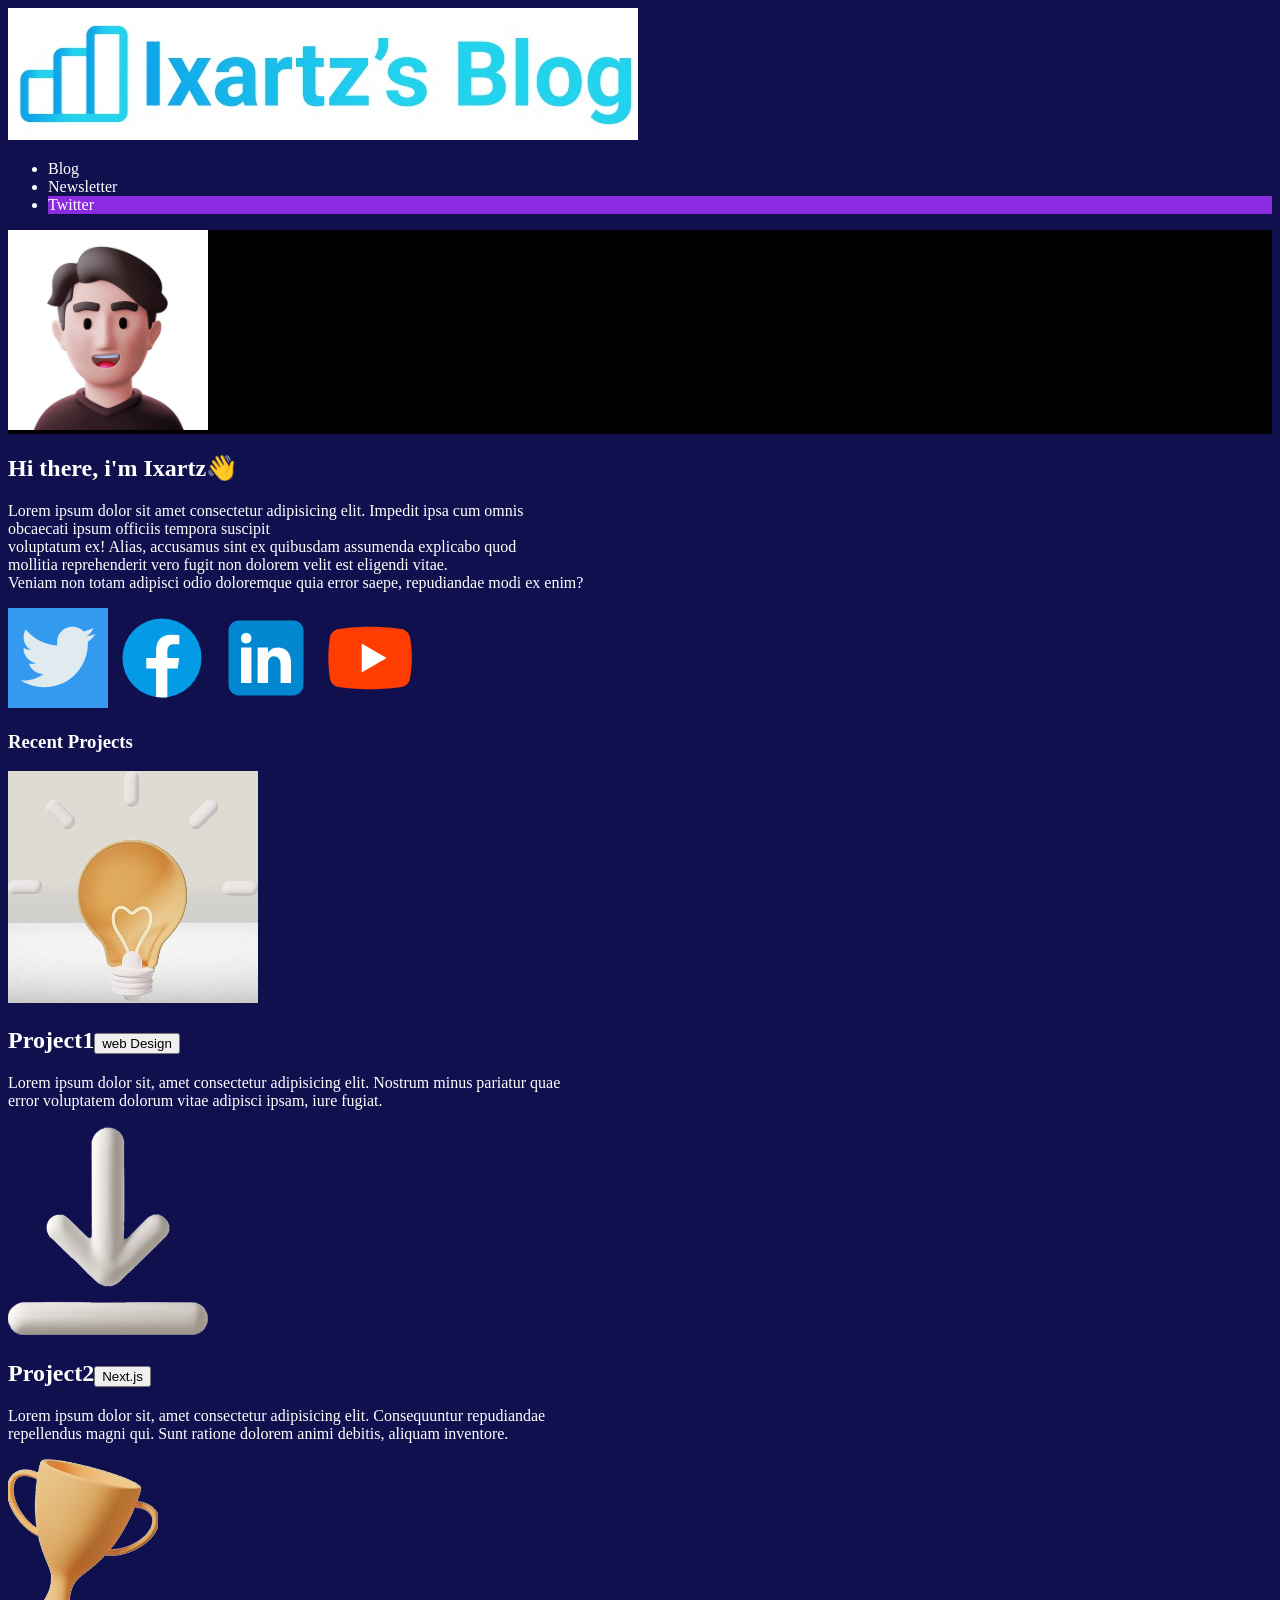
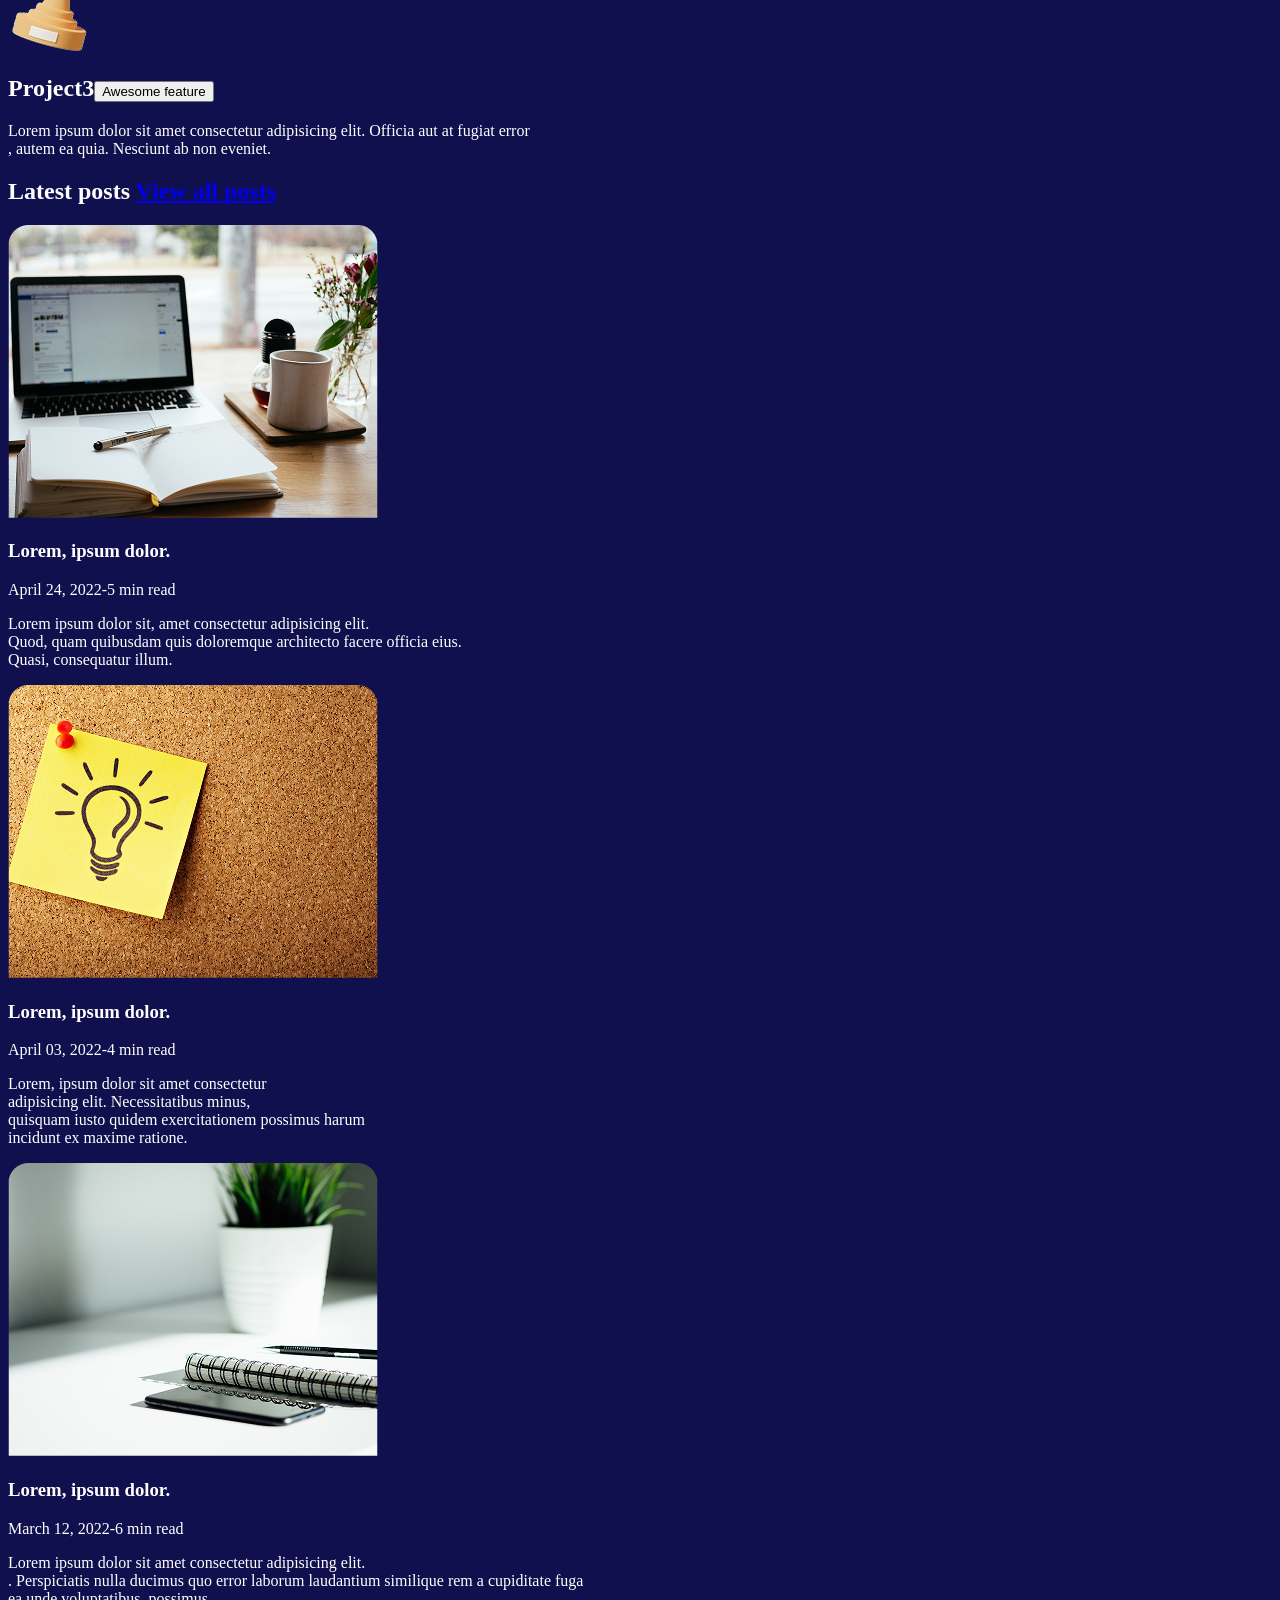
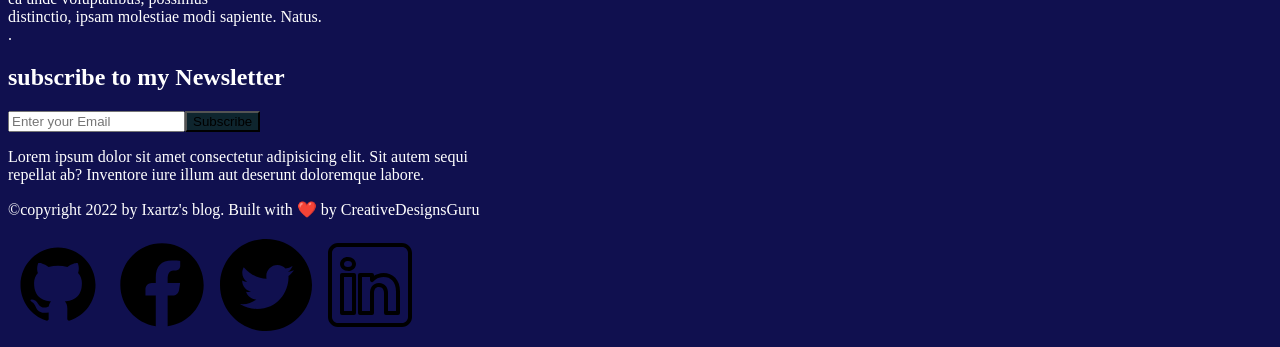
==== index.html @ e79e3f1f ":my portfolio" ====
<!DOCTYPE html>
<html lang="en">
<head>
    <meta charset="UTF-8">
    <meta name="viewport" content="width=device-width, initial-scale=1.0">
    <link rel="stylesheet" href="style.css">
    <title>Design</title>
</head>
<body>
    <header>
        <nav>
          <div class="logo-container">
            <img  src="/image/logo.jpg" height="" width="" alt="logo">
          </div>
          <div class="nav-botton">
            <ul>
                <li>Blog</li>
                <li>Newsletter</li>
                <li class="hex">Twitter</li>
            </ul>
          </div>  
        </nav>
    </header>
    <section>
        <main>
            <div class="heading-container">
                <div class="image">
                    <img src="/image/image.jpg" width="200px" alt="">
                </div>
                <h2>Hi there, i'm <b>Ixartz👋</b></h2>
            </div>
            <div class="para-container">
                <p>Lorem ipsum dolor sit amet consectetur adipisicing elit. Impedit ipsa cum omnis<br/> obcaecati ipsum officiis tempora suscipit<br/> voluptatum ex! Alias, accusamus sint ex quibusdam assumenda explicabo quod<br/> mollitia reprehenderit vero fugit non dolorem velit est eligendi vitae.<br/> Veniam non totam adipisci odio doloremque quia error saepe, repudiandae modi ex enim?<br/></p>
            </div>
            <div class="icon-container">
                <svg xmlns="http://www.w3.org/2000/svg" x="0px" y="0px" width="100" height="100" viewBox="0,0,256,256">
                <g fill="#339af0" fill-rule="nonzero" stroke="none" stroke-width="1" stroke-linecap="butt" stroke-linejoin="miter" stroke-miterlimit="10" stroke-dasharray="" stroke-dashoffset="0" font-family="none" font-weight="none" font-size="none" text-anchor="none" style="mix-blend-mode: normal"><path d="M0,256v-256h256v256z" id="bgRectangle"></path></g><g fill="#e0ebef" fill-rule="nonzero" stroke="none" stroke-width="1" stroke-linecap="butt" stroke-linejoin="miter" stroke-miterlimit="10" stroke-dasharray="" stroke-dashoffset="0" font-family="none" font-weight="none" font-size="none" text-anchor="none" style="mix-blend-mode: normal"><g transform="scale(5.33333,5.33333)"><path d="M42,12.429c-1.323,0.586 -2.746,0.977 -4.247,1.162c1.526,-0.906 2.7,-2.351 3.251,-4.058c-1.428,0.837 -3.01,1.452 -4.693,1.776c-1.344,-1.425 -3.261,-2.309 -5.385,-2.309c-4.08,0 -7.387,3.278 -7.387,7.32c0,0.572 0.067,1.129 0.193,1.67c-6.138,-0.308 -11.582,-3.226 -15.224,-7.654c-0.64,1.082 -1,2.349 -1,3.686c0,2.541 1.301,4.778 3.285,6.096c-1.211,-0.037 -2.351,-0.374 -3.349,-0.914c0,0.022 0,0.055 0,0.086c0,3.551 2.547,6.508 5.923,7.181c-0.617,0.169 -1.269,0.263 -1.941,0.263c-0.477,0 -0.942,-0.054 -1.392,-0.135c0.94,2.902 3.667,5.023 6.898,5.086c-2.528,1.96 -5.712,3.134 -9.174,3.134c-0.598,0 -1.183,-0.034 -1.761,-0.104c3.271,2.071 7.155,3.285 11.324,3.285c13.585,0 21.017,-11.156 21.017,-20.834c0,-0.317 -0.01,-0.633 -0.025,-0.945c1.45,-1.024 2.7,-2.316 3.687,-3.792"></path></g></g>
</svg>
            <svg xmlns="http://www.w3.org/2000/svg" x="0px" y="0px" width="100" height="100" viewBox="0 0 48 48">
                <path fill="#039be5" d="M24 5A19 19 0 1 0 24 43A19 19 0 1 0 24 5Z"></path><path fill="#fff" d="M26.572,29.036h4.917l0.772-4.995h-5.69v-2.73c0-2.075,0.678-3.915,2.619-3.915h3.119v-4.359c-0.548-0.074-1.707-0.236-3.897-0.236c-4.573,0-7.254,2.415-7.254,7.917v3.323h-4.701v4.995h4.701v13.729C22.089,42.905,23.032,43,24,43c0.875,0,1.729-0.08,2.572-0.194V29.036z"></path>
        </svg>
        <svg xmlns="http://www.w3.org/2000/svg" x="0px" y="0px" width="100" height="100" viewBox="0 0 48 48">
        <path fill="#0288D1" d="M42,37c0,2.762-2.238,5-5,5H11c-2.761,0-5-2.238-5-5V11c0-2.762,2.239-5,5-5h26c2.762,0,5,2.238,5,5V37z"></path><path fill="#FFF" d="M12 19H17V36H12zM14.485 17h-.028C12.965 17 12 15.888 12 14.499 12 13.08 12.995 12 14.514 12c1.521 0 2.458 1.08 2.486 2.499C17 15.887 16.035 17 14.485 17zM36 36h-5v-9.099c0-2.198-1.225-3.698-3.192-3.698-1.501 0-2.313 1.012-2.707 1.99C24.957 25.543 25 26.511 25 27v9h-5V19h5v2.616C25.721 20.5 26.85 19 29.738 19c3.578 0 6.261 2.25 6.261 7.274L36 36 36 36z"></path>
</svg>
<svg xmlns="http://www.w3.org/2000/svg" x="0px" y="0px" width="100" height="100" viewBox="0 0 48 48">
            <path fill="#FF3D00" d="M43.2,33.9c-0.4,2.1-2.1,3.7-4.2,4c-3.3,0.5-8.8,1.1-15,1.1c-6.1,0-11.6-0.6-15-1.1c-2.1-0.3-3.8-1.9-4.2-4C4.4,31.6,4,28.2,4,24c0-4.2,0.4-7.6,0.8-9.9c0.4-2.1,2.1-3.7,4.2-4C12.3,9.6,17.8,9,24,9c6.2,0,11.6,0.6,15,1.1c2.1,0.3,3.8,1.9,4.2,4c0.4,2.3,0.9,5.7,0.9,9.9C44,28.2,43.6,31.6,43.2,33.9z"></path><path fill="#FFF" d="M20 31L20 17 32 24z"></path>
</svg>

        </div>

        <div class="enlighten-container">
            <h3>Recent Projects</h3>
            <div>
                <img src="/image/light.png" alt="">
                <h2><span>Project1</span><button>web Design</button></h2>
                <p>Lorem ipsum dolor sit, amet consectetur adipisicing elit. Nostrum minus pariatur quae<br/> error voluptatem dolorum vitae adipisci ipsam, iure fugiat.</p>
            </div>
            <div>
              <img src="/image/arrow.png" alt="">
              <h2><span>Project2</span><button>Next.js</button></h2>
              <p>Lorem ipsum dolor sit, amet consectetur adipisicing elit. Consequuntur repudiandae<br/> repellendus magni qui. Sunt ratione dolorem animi debitis, aliquam inventore.</p>  
            </div>
            <div>
              <img src="/image/cup.png" alt=""> 
              <h2><span>Project3</span><button>Awesome feature</button></h2>
              <p>Lorem ipsum dolor sit amet consectetur adipisicing elit. Officia aut at fugiat error<br/>, autem ea quia. Nesciunt ab non eveniet.</p> 
            </div>
            <div>
            </div>
        </div>
         <div>
            <h2><span>Latest posts</span> <a href="View all posts">View all posts</a></h2>
         </div>
         <div>
         <img src="/image/comn.png" alt="">
         <h3>Lorem, ipsum dolor.</h3>
         <time datetime="April 24, 2022-5 min read">April 24, 2022-5 min read</time>
         <p>Lorem ipsum dolor sit, amet consectetur adipisicing elit.<br/> Quod, quam quibusdam quis doloremque architecto facere officia eius.<br/> Quasi, consequatur illum.</p>
         </div>
         <div>
            <img src="/image/jklo.png" alt="your pic">
            <h3>Lorem, ipsum dolor.</h3>
            <time datetime="April 03, 2022-4 min read">April 03, 2022-4 min read</time>
            <p>Lorem, ipsum dolor sit amet consectetur<br/> adipisicing elit. Necessitatibus minus,<br/> quisquam iusto quidem exercitationem possimus harum <br/>incidunt ex maxime ratione.</p>
         </div>
         <div>
            <img src="/image/ami.png" alt="">
            <h3>Lorem, ipsum dolor.</h3>
            <time datetime="March 12, 2022-6 min read">March 12, 2022-6 min read</time>
            <p>Lorem ipsum dolor sit amet consectetur adipisicing elit.<br/>. Perspiciatis nulla ducimus quo error laborum laudantium similique rem a cupiditate fuga<br/> ea unde voluptatibus, possimus<br/> distinctio, ipsam molestiae modi sapiente. Natus.<br/>.
            </p>
         </div>
         <div>
            <h2>subscribe to my Newsletter</h2>
            <form><span><input type="email" placeholder="Enter your Email" required><button class="color">Subscribe</button></span></form>
            <p>Lorem ipsum dolor sit amet consectetur adipisicing elit. Sit autem sequi <br/>repellat ab? Inventore iure illum aut deserunt doloremque labore.<br/></p>
         </div>
        </main>
    </section>
    <footer>
        <p>&copy;copyright 2022 by Ixartz's blog. Built with ❤️ by CreativeDesignsGuru</p>
        <div>
            <svg xmlns="http://www.w3.org/2000/svg" x="0px" y="0px" width="100" height="100" viewBox="0 0 32 32">
<path fill-rule="evenodd" d="M 16 4 C 9.371094 4 4 9.371094 4 16 C 4 21.300781 7.4375 25.800781 12.207031 27.386719 C 12.808594 27.496094 13.027344 27.128906 13.027344 26.808594 C 13.027344 26.523438 13.015625 25.769531 13.011719 24.769531 C 9.671875 25.492188 8.96875 23.160156 8.96875 23.160156 C 8.421875 21.773438 7.636719 21.402344 7.636719 21.402344 C 6.546875 20.660156 7.71875 20.675781 7.71875 20.675781 C 8.921875 20.761719 9.554688 21.910156 9.554688 21.910156 C 10.625 23.746094 12.363281 23.214844 13.046875 22.910156 C 13.15625 22.132813 13.46875 21.605469 13.808594 21.304688 C 11.144531 21.003906 8.34375 19.972656 8.34375 15.375 C 8.34375 14.0625 8.8125 12.992188 9.578125 12.152344 C 9.457031 11.851563 9.042969 10.628906 9.695313 8.976563 C 9.695313 8.976563 10.703125 8.65625 12.996094 10.207031 C 13.953125 9.941406 14.980469 9.808594 16 9.804688 C 17.019531 9.808594 18.046875 9.941406 19.003906 10.207031 C 21.296875 8.65625 22.300781 8.976563 22.300781 8.976563 C 22.957031 10.628906 22.546875 11.851563 22.421875 12.152344 C 23.191406 12.992188 23.652344 14.0625 23.652344 15.375 C 23.652344 19.984375 20.847656 20.996094 18.175781 21.296875 C 18.605469 21.664063 18.988281 22.398438 18.988281 23.515625 C 18.988281 25.121094 18.976563 26.414063 18.976563 26.808594 C 18.976563 27.128906 19.191406 27.503906 19.800781 27.386719 C 24.566406 25.796875 28 21.300781 28 16 C 28 9.371094 22.628906 4 16 4 Z"></path>
</svg>
        <svg xmlns="http://www.w3.org/2000/svg" x="0px" y="0px" width="100" height="100" viewBox="0 0 48 48">
<path d="M44,24c0,10.13-7.52,18.5-17.29,19.81V29h2.49c1.48,0,2.74-1.08,2.97-2.54l0.53-3.42h-5.99v-1.87	c0-2.18,0.71-4.12,2.75-4.12h1.29c1.1,0,2-0.9,2-2v-2.59c-0.58-0.08-1.8-0.25-4.11-0.25c-4.81,0-7.63,2.54-7.63,8.34v2.49h-1.95	c-1.66,0-3,1.34-3,3V29h4.95v14.78C11.38,42.33,4,34.03,4,24C4,12.95,12.95,4,24,4S44,12.95,44,24z"></path>
</svg>
        <svg xmlns="http://www.w3.org/2000/svg" x="0px" y="0px" width="100" height="100" viewBox="0 0 50 50">
    <path d="M25,2C12.317,2,2,12.317,2,25s10.317,23,23,23s23-10.317,23-23S37.683,2,25,2z M36.237,20.524 c0.01,0.236,0.016,0.476,0.016,0.717C36.253,28.559,30.68,37,20.491,37c-3.128,0-6.041-0.917-8.491-2.489 c0.433,0.052,0.872,0.077,1.321,0.077c2.596,0,4.985-0.884,6.879-2.37c-2.424-0.044-4.468-1.649-5.175-3.847 c0.339,0.065,0.686,0.1,1.044,0.1c0.505,0,0.995-0.067,1.458-0.195c-2.532-0.511-4.441-2.747-4.441-5.432c0-0.024,0-0.047,0-0.07 c0.747,0.415,1.6,0.665,2.509,0.694c-1.488-0.995-2.464-2.689-2.464-4.611c0-1.015,0.272-1.966,0.749-2.786 c2.733,3.351,6.815,5.556,11.418,5.788c-0.095-0.406-0.145-0.828-0.145-1.262c0-3.059,2.48-5.539,5.54-5.539 c1.593,0,3.032,0.672,4.042,1.749c1.261-0.248,2.448-0.709,3.518-1.343c-0.413,1.292-1.292,2.378-2.437,3.064 c1.122-0.136,2.188-0.432,3.183-0.873C38.257,18.766,37.318,19.743,36.237,20.524z"></path>
</svg>
    <svg xmlns="http://www.w3.org/2000/svg" x="0px" y="0px" width="100" height="100" viewBox="0 0 50 50">
<path d="M 9 4 C 6.2504839 4 4 6.2504839 4 9 L 4 41 C 4 43.749516 6.2504839 46 9 46 L 41 46 C 43.749516 46 46 43.749516 46 41 L 46 9 C 46 6.2504839 43.749516 4 41 4 L 9 4 z M 9 6 L 41 6 C 42.668484 6 44 7.3315161 44 9 L 44 41 C 44 42.668484 42.668484 44 41 44 L 9 44 C 7.3315161 44 6 42.668484 6 41 L 6 9 C 6 7.3315161 7.3315161 6 9 6 z M 14 11.011719 C 12.904779 11.011719 11.919219 11.339079 11.189453 11.953125 C 10.459687 12.567171 10.011719 13.484511 10.011719 14.466797 C 10.011719 16.333977 11.631285 17.789609 13.691406 17.933594 A 0.98809878 0.98809878 0 0 0 13.695312 17.935547 A 0.98809878 0.98809878 0 0 0 14 17.988281 C 16.27301 17.988281 17.988281 16.396083 17.988281 14.466797 A 0.98809878 0.98809878 0 0 0 17.986328 14.414062 C 17.884577 12.513831 16.190443 11.011719 14 11.011719 z M 14 12.988281 C 15.392231 12.988281 15.94197 13.610038 16.001953 14.492188 C 15.989803 15.348434 15.460091 16.011719 14 16.011719 C 12.614594 16.011719 11.988281 15.302225 11.988281 14.466797 C 11.988281 14.049083 12.140703 13.734298 12.460938 13.464844 C 12.78117 13.19539 13.295221 12.988281 14 12.988281 z M 11 19 A 1.0001 1.0001 0 0 0 10 20 L 10 39 A 1.0001 1.0001 0 0 0 11 40 L 17 40 A 1.0001 1.0001 0 0 0 18 39 L 18 33.134766 L 18 20 A 1.0001 1.0001 0 0 0 17 19 L 11 19 z M 20 19 A 1.0001 1.0001 0 0 0 19 20 L 19 39 A 1.0001 1.0001 0 0 0 20 40 L 26 40 A 1.0001 1.0001 0 0 0 27 39 L 27 29 C 27 28.170333 27.226394 27.345035 27.625 26.804688 C 28.023606 26.264339 28.526466 25.940057 29.482422 25.957031 C 30.468166 25.973981 30.989999 26.311669 31.384766 26.841797 C 31.779532 27.371924 32 28.166667 32 29 L 32 39 A 1.0001 1.0001 0 0 0 33 40 L 39 40 A 1.0001 1.0001 0 0 0 40 39 L 40 28.261719 C 40 25.300181 39.122788 22.95433 37.619141 21.367188 C 36.115493 19.780044 34.024172 19 31.8125 19 C 29.710483 19 28.110853 19.704889 27 20.423828 L 27 20 A 1.0001 1.0001 0 0 0 26 19 L 20 19 z M 12 21 L 16 21 L 16 33.134766 L 16 38 L 12 38 L 12 21 z M 21 21 L 25 21 L 25 22.560547 A 1.0001 1.0001 0 0 0 26.798828 23.162109 C 26.798828 23.162109 28.369194 21 31.8125 21 C 33.565828 21 35.069366 21.582581 36.167969 22.742188 C 37.266572 23.901794 38 25.688257 38 28.261719 L 38 38 L 34 38 L 34 29 C 34 27.833333 33.720468 26.627107 32.990234 25.646484 C 32.260001 24.665862 31.031834 23.983076 29.517578 23.957031 C 27.995534 23.930001 26.747519 24.626988 26.015625 25.619141 C 25.283731 26.611293 25 27.829667 25 29 L 25 38 L 21 38 L 21 21 z"></path>
</svg>
        </div>
    </footer>
</body>
</html>
---- style.css ----
body{
    background-color: rgb(16, 16, 79);
    color: white;
}
.image{
    background-color: black;
}

.form{
    background-color: blue;
}
ul .hex{
    background-color: blueviolet;
}
.color{
    background-color: rgb(14, 37, 46);
}
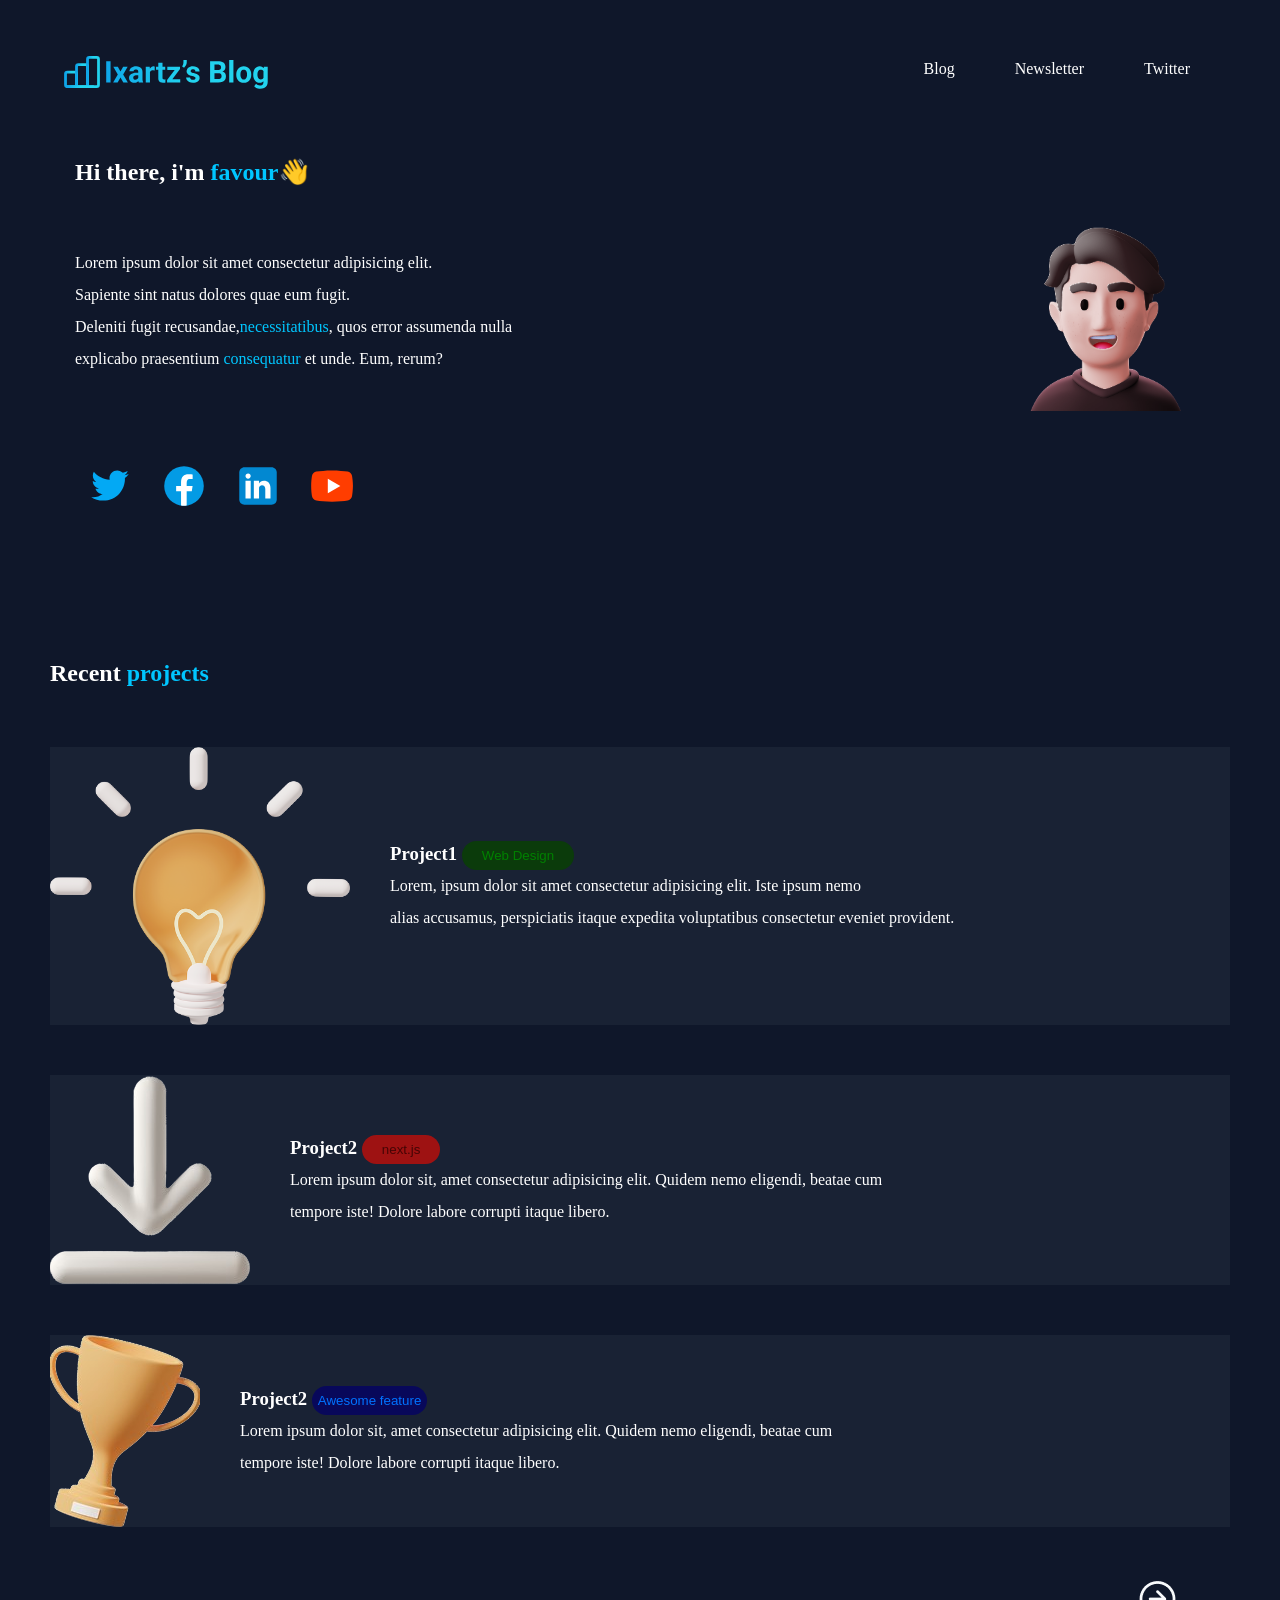
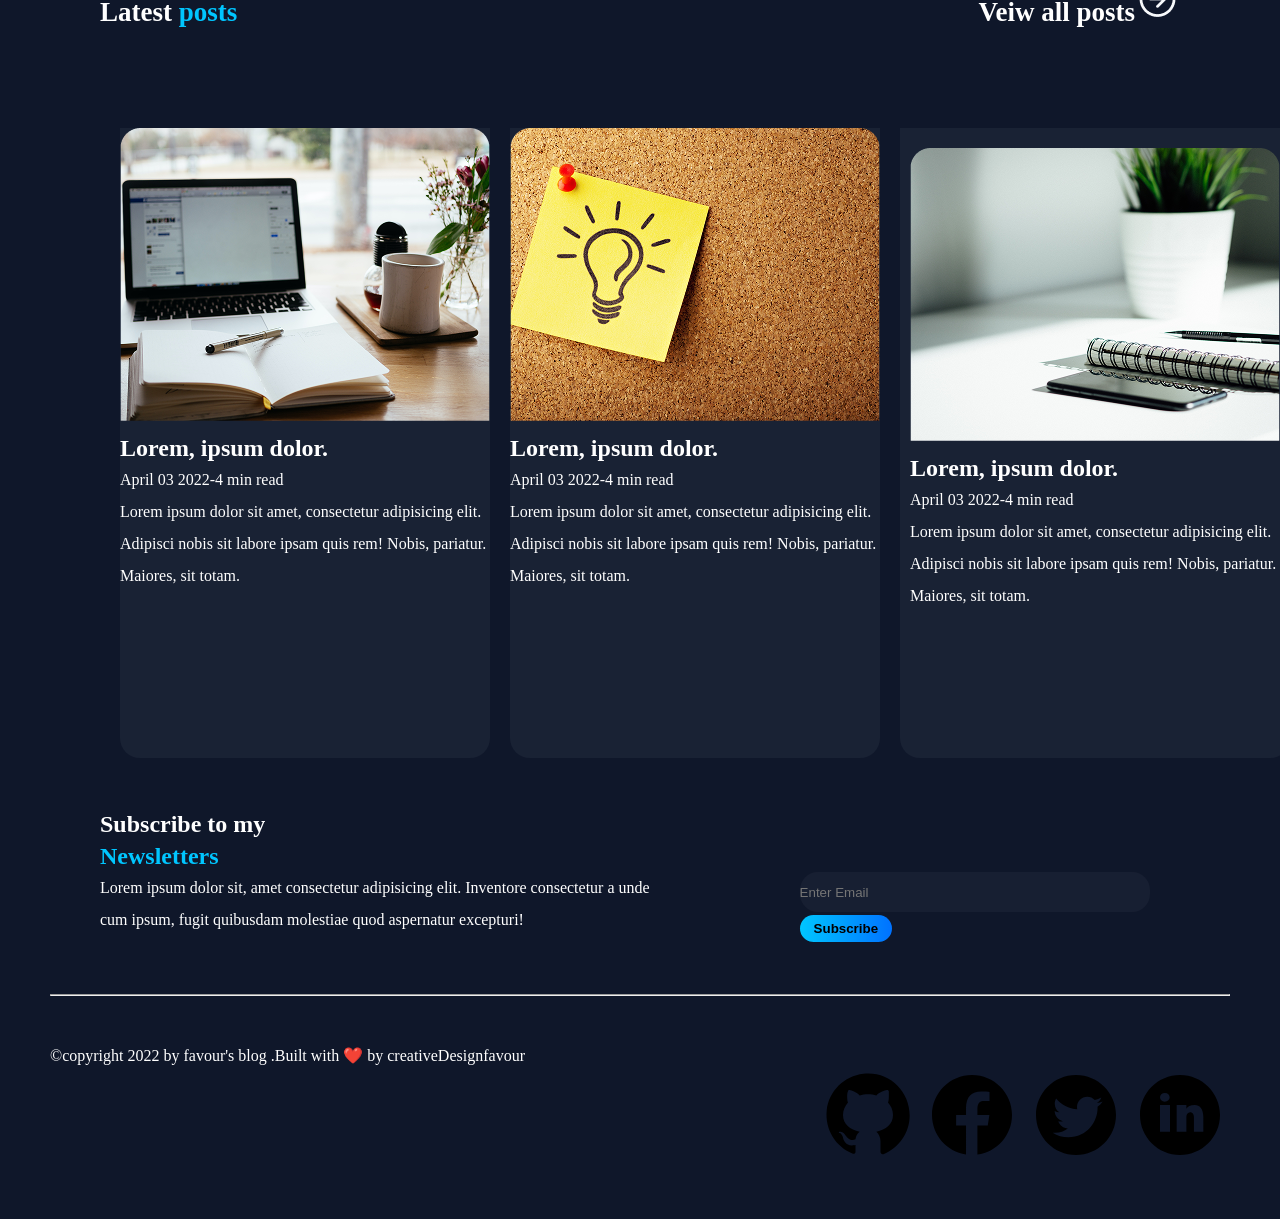
==== commit 9818c93e: "my portfolio" ====
--- a/index.html
+++ b/index.html
@@ -4,115 +4,190 @@
     <meta charset="UTF-8">
     <meta name="viewport" content="width=device-width, initial-scale=1.0">
     <link rel="stylesheet" href="style.css">
-    <title>Design</title>
+    <title>Document</title>
 </head>
 <body>
-    <header>
-        <nav>
-          <div class="logo-container">
-            <img  src="/image/logo.jpg" height="" width="" alt="logo">
-          </div>
-          <div class="nav-botton">
-            <ul>
-                <li>Blog</li>
-                <li>Newsletter</li>
-                <li class="hex">Twitter</li>
-            </ul>
-          </div>  
-        </nav>
-    </header>
-    <section>
-        <main>
-            <div class="heading-container">
-                <div class="image">
-                    <img src="/image/image.jpg" width="200px" alt="">
-                </div>
-                <h2>Hi there, i'm <b>Ixartz👋</b></h2>
+   <header>
+    <nav>
+        <a href="/">
+        <img src="/image/logo.svg" alt="logo">
+        </a>
+      <ul>
+        <li>
+            <a href="#">Blog</a>
+        </li>
+        <li>
+            <a href="#">Newsletter</a>
+        </li>
+        <li>
+            <a href="#">Twitter</a>
+        </li>
+      </ul>  
+    </nav>
+   </header>
+   <section>
+    <main>
+        <div class="container-1">
+            <div>
+                <h2>Hi there, i'm <span class="favour">favour👋</span></h2>
             </div>
-            <div class="para-container">
-                <p>Lorem ipsum dolor sit amet consectetur adipisicing elit. Impedit ipsa cum omnis<br/> obcaecati ipsum officiis tempora suscipit<br/> voluptatum ex! Alias, accusamus sint ex quibusdam assumenda explicabo quod<br/> mollitia reprehenderit vero fugit non dolorem velit est eligendi vitae.<br/> Veniam non totam adipisci odio doloremque quia error saepe, repudiandae modi ex enim?<br/></p>
-            </div>
-            <div class="icon-container">
-                <svg xmlns="http://www.w3.org/2000/svg" x="0px" y="0px" width="100" height="100" viewBox="0,0,256,256">
-                <g fill="#339af0" fill-rule="nonzero" stroke="none" stroke-width="1" stroke-linecap="butt" stroke-linejoin="miter" stroke-miterlimit="10" stroke-dasharray="" stroke-dashoffset="0" font-family="none" font-weight="none" font-size="none" text-anchor="none" style="mix-blend-mode: normal"><path d="M0,256v-256h256v256z" id="bgRectangle"></path></g><g fill="#e0ebef" fill-rule="nonzero" stroke="none" stroke-width="1" stroke-linecap="butt" stroke-linejoin="miter" stroke-miterlimit="10" stroke-dasharray="" stroke-dashoffset="0" font-family="none" font-weight="none" font-size="none" text-anchor="none" style="mix-blend-mode: normal"><g transform="scale(5.33333,5.33333)"><path d="M42,12.429c-1.323,0.586 -2.746,0.977 -4.247,1.162c1.526,-0.906 2.7,-2.351 3.251,-4.058c-1.428,0.837 -3.01,1.452 -4.693,1.776c-1.344,-1.425 -3.261,-2.309 -5.385,-2.309c-4.08,0 -7.387,3.278 -7.387,7.32c0,0.572 0.067,1.129 0.193,1.67c-6.138,-0.308 -11.582,-3.226 -15.224,-7.654c-0.64,1.082 -1,2.349 -1,3.686c0,2.541 1.301,4.778 3.285,6.096c-1.211,-0.037 -2.351,-0.374 -3.349,-0.914c0,0.022 0,0.055 0,0.086c0,3.551 2.547,6.508 5.923,7.181c-0.617,0.169 -1.269,0.263 -1.941,0.263c-0.477,0 -0.942,-0.054 -1.392,-0.135c0.94,2.902 3.667,5.023 6.898,5.086c-2.528,1.96 -5.712,3.134 -9.174,3.134c-0.598,0 -1.183,-0.034 -1.761,-0.104c3.271,2.071 7.155,3.285 11.324,3.285c13.585,0 21.017,-11.156 21.017,-20.834c0,-0.317 -0.01,-0.633 -0.025,-0.945c1.45,-1.024 2.7,-2.316 3.687,-3.792"></path></g></g>
-</svg>
+            <div class="containerpara">
+                <p>
+                    Lorem ipsum dolor sit amet consectetur adipisicing elit.<br/> Sapiente sint natus dolores quae eum fugit. <br/>Deleniti fugit recusandae,<span class="necessitatibus">necessitatibus</span>, quos error assumenda nulla<br/> explicabo praesentium <span class="consequatur">consequatur</span> et unde. Eum, rerum?
+                </p>
+         <div>
+                    <img src="/image/west man.png" class="man" width="200px" alt="">
+         </div>
+         </div>
+                <div class="icon-container">
+                <svg xmlns="http://www.w3.org/2000/svg" x="0px" y="0px" width="100" height="100" viewBox="0 0 48 48">
+                    <path fill="#03A9F4" d="M42,12.429c-1.323,0.586-2.746,0.977-4.247,1.162c1.526-0.906,2.7-2.351,3.251-4.058c-1.428,0.837-3.01,1.452-4.693,1.776C34.967,9.884,33.05,9,30.926,9c-4.08,0-7.387,3.278-7.387,7.32c0,0.572,0.067,1.129,0.193,1.67c-6.138-0.308-11.582-3.226-15.224-7.654c-0.64,1.082-1,2.349-1,3.686c0,2.541,1.301,4.778,3.285,6.096c-1.211-0.037-2.351-0.374-3.349-0.914c0,0.022,0,0.055,0,0.086c0,3.551,2.547,6.508,5.923,7.181c-0.617,0.169-1.269,0.263-1.941,0.263c-0.477,0-0.942-0.054-1.392-0.135c0.94,2.902,3.667,5.023,6.898,5.086c-2.528,1.96-5.712,3.134-9.174,3.134c-0.598,0-1.183-0.034-1.761-0.104C9.268,36.786,13.152,38,17.321,38c13.585,0,21.017-11.156,21.017-20.834c0-0.317-0.01-0.633-0.025-0.945C39.763,15.197,41.013,13.905,42,12.429"></path>
+                </svg>
+                <svg xmlns="http://www.w3.org/2000/svg" x="0px" y="0px" width="100" height="100" viewBox="0 0 48 48">
+                    <path fill="#039be5" d="M24 5A19 19 0 1 0 24 43A19 19 0 1 0 24 5Z"></path><path fill="#fff" d="M26.572,29.036h4.917l0.772-4.995h-5.69v-2.73c0-2.075,0.678-3.915,2.619-3.915h3.119v-4.359c-0.548-0.074-1.707-0.236-3.897-0.236c-4.573,0-7.254,2.415-7.254,7.917v3.323h-4.701v4.995h4.701v13.729C22.089,42.905,23.032,43,24,43c0.875,0,1.729-0.08,2.572-0.194V29.036z"></path>
+            </svg>
             <svg xmlns="http://www.w3.org/2000/svg" x="0px" y="0px" width="100" height="100" viewBox="0 0 48 48">
-                <path fill="#039be5" d="M24 5A19 19 0 1 0 24 43A19 19 0 1 0 24 5Z"></path><path fill="#fff" d="M26.572,29.036h4.917l0.772-4.995h-5.69v-2.73c0-2.075,0.678-3.915,2.619-3.915h3.119v-4.359c-0.548-0.074-1.707-0.236-3.897-0.236c-4.573,0-7.254,2.415-7.254,7.917v3.323h-4.701v4.995h4.701v13.729C22.089,42.905,23.032,43,24,43c0.875,0,1.729-0.08,2.572-0.194V29.036z"></path>
-        </svg>
-        <svg xmlns="http://www.w3.org/2000/svg" x="0px" y="0px" width="100" height="100" viewBox="0 0 48 48">
-        <path fill="#0288D1" d="M42,37c0,2.762-2.238,5-5,5H11c-2.761,0-5-2.238-5-5V11c0-2.762,2.239-5,5-5h26c2.762,0,5,2.238,5,5V37z"></path><path fill="#FFF" d="M12 19H17V36H12zM14.485 17h-.028C12.965 17 12 15.888 12 14.499 12 13.08 12.995 12 14.514 12c1.521 0 2.458 1.08 2.486 2.499C17 15.887 16.035 17 14.485 17zM36 36h-5v-9.099c0-2.198-1.225-3.698-3.192-3.698-1.501 0-2.313 1.012-2.707 1.99C24.957 25.543 25 26.511 25 27v9h-5V19h5v2.616C25.721 20.5 26.85 19 29.738 19c3.578 0 6.261 2.25 6.261 7.274L36 36 36 36z"></path>
-</svg>
-<svg xmlns="http://www.w3.org/2000/svg" x="0px" y="0px" width="100" height="100" viewBox="0 0 48 48">
-            <path fill="#FF3D00" d="M43.2,33.9c-0.4,2.1-2.1,3.7-4.2,4c-3.3,0.5-8.8,1.1-15,1.1c-6.1,0-11.6-0.6-15-1.1c-2.1-0.3-3.8-1.9-4.2-4C4.4,31.6,4,28.2,4,24c0-4.2,0.4-7.6,0.8-9.9c0.4-2.1,2.1-3.7,4.2-4C12.3,9.6,17.8,9,24,9c6.2,0,11.6,0.6,15,1.1c2.1,0.3,3.8,1.9,4.2,4c0.4,2.3,0.9,5.7,0.9,9.9C44,28.2,43.6,31.6,43.2,33.9z"></path><path fill="#FFF" d="M20 31L20 17 32 24z"></path>
-</svg>
+                    <path fill="#0288D1" d="M42,37c0,2.762-2.238,5-5,5H11c-2.761,0-5-2.238-5-5V11c0-2.762,2.239-5,5-5h26c2.762,0,5,2.238,5,5V37z"></path><path fill="#FFF" d="M12 19H17V36H12zM14.485 17h-.028C12.965 17 12 15.888 12 14.499 12 13.08 12.995 12 14.514 12c1.521 0 2.458 1.08 2.486 2.499C17 15.887 16.035 17 14.485 17zM36 36h-5v-9.099c0-2.198-1.225-3.698-3.192-3.698-1.501 0-2.313 1.012-2.707 1.99C24.957 25.543 25 26.511 25 27v9h-5V19h5v2.616C25.721 20.5 26.85 19 29.738 19c3.578 0 6.261 2.25 6.261 7.274L36 36 36 36z"></path>
+            </svg>
+            <svg xmlns="http://www.w3.org/2000/svg" x="0px" y="0px" width="100" height="100" viewBox="0 0 48 48">
+                    <path fill="#FF3D00" d="M43.2,33.9c-0.4,2.1-2.1,3.7-4.2,4c-3.3,0.5-8.8,1.1-15,1.1c-6.1,0-11.6-0.6-15-1.1c-2.1-0.3-3.8-1.9-4.2-4C4.4,31.6,4,28.2,4,24c0-4.2,0.4-7.6,0.8-9.9c0.4-2.1,2.1-3.7,4.2-4C12.3,9.6,17.8,9,24,9c6.2,0,11.6,0.6,15,1.1c2.1,0.3,3.8,1.9,4.2,4c0.4,2.3,0.9,5.7,0.9,9.9C44,28.2,43.6,31.6,43.2,33.9z"></path><path fill="#FFF" d="M20 31L20 17 32 24z"></path>
+            </svg>
+    </div>
+    </div>
+    </div>
+    <div class="all">
+        <h2>Recent  <span class="project">projects</span></h2>
+    </div>
 
-        </div>
-
-        <div class="enlighten-container">
-            <h3>Recent Projects</h3>
+    <div class="Project1">
+        <img src="/image/bool.png" width="300px" alt="">
+        <div>
+            <h3><span>Project1</span>    <button class="web">Web Design</button> </h3>
             <div>
-                <img src="/image/light.png" alt="">
-                <h2><span>Project1</span><button>web Design</button></h2>
-                <p>Lorem ipsum dolor sit, amet consectetur adipisicing elit. Nostrum minus pariatur quae<br/> error voluptatem dolorum vitae adipisci ipsam, iure fugiat.</p>
-            </div>
-            <div>
-              <img src="/image/arrow.png" alt="">
-              <h2><span>Project2</span><button>Next.js</button></h2>
-              <p>Lorem ipsum dolor sit, amet consectetur adipisicing elit. Consequuntur repudiandae<br/> repellendus magni qui. Sunt ratione dolorem animi debitis, aliquam inventore.</p>  
-            </div>
-            <div>
-              <img src="/image/cup.png" alt=""> 
-              <h2><span>Project3</span><button>Awesome feature</button></h2>
-              <p>Lorem ipsum dolor sit amet consectetur adipisicing elit. Officia aut at fugiat error<br/>, autem ea quia. Nesciunt ab non eveniet.</p> 
-            </div>
-            <div>
+                <p>
+                    Lorem, ipsum dolor sit amet consectetur adipisicing elit. Iste ipsum nemo <br/>alias accusamus, perspiciatis itaque expedita voluptatibus consectetur eveniet provident.
+                </p>
             </div>
         </div>
-         <div>
-            <h2><span>Latest posts</span> <a href="View all posts">View all posts</a></h2>
-         </div>
-         <div>
-         <img src="/image/comn.png" alt="">
-         <h3>Lorem, ipsum dolor.</h3>
-         <time datetime="April 24, 2022-5 min read">April 24, 2022-5 min read</time>
-         <p>Lorem ipsum dolor sit, amet consectetur adipisicing elit.<br/> Quod, quam quibusdam quis doloremque architecto facere officia eius.<br/> Quasi, consequatur illum.</p>
-         </div>
-         <div>
-            <img src="/image/jklo.png" alt="your pic">
-            <h3>Lorem, ipsum dolor.</h3>
-            <time datetime="April 03, 2022-4 min read">April 03, 2022-4 min read</time>
-            <p>Lorem, ipsum dolor sit amet consectetur<br/> adipisicing elit. Necessitatibus minus,<br/> quisquam iusto quidem exercitationem possimus harum <br/>incidunt ex maxime ratione.</p>
-         </div>
-         <div>
-            <img src="/image/ami.png" alt="">
-            <h3>Lorem, ipsum dolor.</h3>
-            <time datetime="March 12, 2022-6 min read">March 12, 2022-6 min read</time>
-            <p>Lorem ipsum dolor sit amet consectetur adipisicing elit.<br/>. Perspiciatis nulla ducimus quo error laborum laudantium similique rem a cupiditate fuga<br/> ea unde voluptatibus, possimus<br/> distinctio, ipsam molestiae modi sapiente. Natus.<br/>.
+    </div>
+
+    <div class="project2">
+        <img src="/image/arrow.png" alt="">
+        <div>
+            <h3><span>Project2</span>   <button class="next">next.js</button>  </h3>
+            <div>
+                <p>
+                    Lorem ipsum dolor sit, amet consectetur adipisicing elit. Quidem nemo eligendi, beatae cum<br/> tempore iste! Dolore labore corrupti itaque libero.
+                </p>
+            </div>
+        </div>
+    </div>
+
+    <div class="project3">
+        <img src="/image/cup.png" alt="">
+        <div>
+            <h3><span>Project2</span>  <button class="Awesome">Awesome feature</button>  </h3>
+            <div>
+                <p>
+                    Lorem ipsum dolor sit, amet consectetur adipisicing elit. Quidem nemo eligendi, beatae cum<br/> tempore iste! Dolore labore corrupti itaque libero.
+                </p>
+            </div>
+        </div>
+    </div>
+
+    <div class="posts">
+        <h2>Latest   <span class="post">posts</span></h2>
+        <div>
+            <h2><span>Veiw all posts</span><img src="/image/row.png" alt=""></h2>
+        </div>
+    </div>
+
+    <div class="container">
+        <div class="man">
+            <div class="rule">
+                    <img src="/image/comn.png" alt="">
+                    <div class="text3">
+                        <h2>Lorem, ipsum dolor.</h2>
+                        <div>
+                            <time datetime="April 03 2022-4 min read">April 03 2022-4 min read</time>
+                            <div>
+                                Lorem ipsum dolor sit amet, consectetur adipisicing elit.<br/> Adipisci nobis sit labore ipsam quis rem! Nobis, pariatur. Maiores, sit totam.
+                            </div>
+                        </div>
+                    </div>
+                </div>
+        
+
+                    <div class="jklo">
+                    <img src="/image/jklo.png" alt="">
+                    <div class="text2">
+                        <h2>Lorem, ipsum dolor.</h2>
+                        <div>
+                            <time datetime="April 03 2022-4 min read">April 03 2022-4 min read</time>
+                            <div>
+                                Lorem ipsum dolor sit amet, consectetur adipisicing elit.<br/> Adipisci nobis sit labore ipsam quis rem! Nobis, pariatur. Maiores, sit totam.
+                            </div>
+                        </div>
+                    </div>
+                </div>
+
+                <div class="ami">
+                    <img src="/image/ami.png" alt="">
+                    <div class="text1">
+                        <h2>Lorem, ipsum dolor.</h2>
+                        <div>
+                            <time datetime="April 03 2022-4 min read">April 03 2022-4 min read</time>
+                            <div>
+                                Lorem ipsum dolor sit amet, consectetur adipisicing elit.<br/> Adipisci nobis sit labore ipsam quis rem! Nobis, pariatur. Maiores, sit totam.
+                            </div>
+                        </div>
+                    </div>
+                </div>
+            </div>
+    </div>
+    </div>
+    <div class="container">
+        <h1>Subscribe to my</h1>
+        <h1 class="news">Newsletters</h1>
+        <div class="Newsletter">
+            <p>
+                Lorem ipsum dolor sit, amet consectetur adipisicing elit. Inventore consectetur a unde<br/> cum ipsum, fugit quibusdam molestiae quod aspernatur excepturi!
             </p>
-         </div>
-         <div>
-            <h2>subscribe to my Newsletter</h2>
-            <form><span><input type="email" placeholder="Enter your Email" required><button class="color">Subscribe</button></span></form>
-            <p>Lorem ipsum dolor sit amet consectetur adipisicing elit. Sit autem sequi <br/>repellat ab? Inventore iure illum aut deserunt doloremque labore.<br/></p>
-         </div>
-        </main>
-    </section>
-    <footer>
-        <p>&copy;copyright 2022 by Ixartz's blog. Built with ❤️ by CreativeDesignsGuru</p>
-        <div>
-            <svg xmlns="http://www.w3.org/2000/svg" x="0px" y="0px" width="100" height="100" viewBox="0 0 32 32">
-<path fill-rule="evenodd" d="M 16 4 C 9.371094 4 4 9.371094 4 16 C 4 21.300781 7.4375 25.800781 12.207031 27.386719 C 12.808594 27.496094 13.027344 27.128906 13.027344 26.808594 C 13.027344 26.523438 13.015625 25.769531 13.011719 24.769531 C 9.671875 25.492188 8.96875 23.160156 8.96875 23.160156 C 8.421875 21.773438 7.636719 21.402344 7.636719 21.402344 C 6.546875 20.660156 7.71875 20.675781 7.71875 20.675781 C 8.921875 20.761719 9.554688 21.910156 9.554688 21.910156 C 10.625 23.746094 12.363281 23.214844 13.046875 22.910156 C 13.15625 22.132813 13.46875 21.605469 13.808594 21.304688 C 11.144531 21.003906 8.34375 19.972656 8.34375 15.375 C 8.34375 14.0625 8.8125 12.992188 9.578125 12.152344 C 9.457031 11.851563 9.042969 10.628906 9.695313 8.976563 C 9.695313 8.976563 10.703125 8.65625 12.996094 10.207031 C 13.953125 9.941406 14.980469 9.808594 16 9.804688 C 17.019531 9.808594 18.046875 9.941406 19.003906 10.207031 C 21.296875 8.65625 22.300781 8.976563 22.300781 8.976563 C 22.957031 10.628906 22.546875 11.851563 22.421875 12.152344 C 23.191406 12.992188 23.652344 14.0625 23.652344 15.375 C 23.652344 19.984375 20.847656 20.996094 18.175781 21.296875 C 18.605469 21.664063 18.988281 22.398438 18.988281 23.515625 C 18.988281 25.121094 18.976563 26.414063 18.976563 26.808594 C 18.976563 27.128906 19.191406 27.503906 19.800781 27.386719 C 24.566406 25.796875 28 21.300781 28 16 C 28 9.371094 22.628906 4 16 4 Z"></path>
-</svg>
-        <svg xmlns="http://www.w3.org/2000/svg" x="0px" y="0px" width="100" height="100" viewBox="0 0 48 48">
-<path d="M44,24c0,10.13-7.52,18.5-17.29,19.81V29h2.49c1.48,0,2.74-1.08,2.97-2.54l0.53-3.42h-5.99v-1.87	c0-2.18,0.71-4.12,2.75-4.12h1.29c1.1,0,2-0.9,2-2v-2.59c-0.58-0.08-1.8-0.25-4.11-0.25c-4.81,0-7.63,2.54-7.63,8.34v2.49h-1.95	c-1.66,0-3,1.34-3,3V29h4.95v14.78C11.38,42.33,4,34.03,4,24C4,12.95,12.95,4,24,4S44,12.95,44,24z"></path>
-</svg>
-        <svg xmlns="http://www.w3.org/2000/svg" x="0px" y="0px" width="100" height="100" viewBox="0 0 50 50">
-    <path d="M25,2C12.317,2,2,12.317,2,25s10.317,23,23,23s23-10.317,23-23S37.683,2,25,2z M36.237,20.524 c0.01,0.236,0.016,0.476,0.016,0.717C36.253,28.559,30.68,37,20.491,37c-3.128,0-6.041-0.917-8.491-2.489 c0.433,0.052,0.872,0.077,1.321,0.077c2.596,0,4.985-0.884,6.879-2.37c-2.424-0.044-4.468-1.649-5.175-3.847 c0.339,0.065,0.686,0.1,1.044,0.1c0.505,0,0.995-0.067,1.458-0.195c-2.532-0.511-4.441-2.747-4.441-5.432c0-0.024,0-0.047,0-0.07 c0.747,0.415,1.6,0.665,2.509,0.694c-1.488-0.995-2.464-2.689-2.464-4.611c0-1.015,0.272-1.966,0.749-2.786 c2.733,3.351,6.815,5.556,11.418,5.788c-0.095-0.406-0.145-0.828-0.145-1.262c0-3.059,2.48-5.539,5.54-5.539 c1.593,0,3.032,0.672,4.042,1.749c1.261-0.248,2.448-0.709,3.518-1.343c-0.413,1.292-1.292,2.378-2.437,3.064 c1.122-0.136,2.188-0.432,3.183-0.873C38.257,18.766,37.318,19.743,36.237,20.524z"></path>
-</svg>
-    <svg xmlns="http://www.w3.org/2000/svg" x="0px" y="0px" width="100" height="100" viewBox="0 0 50 50">
-<path d="M 9 4 C 6.2504839 4 4 6.2504839 4 9 L 4 41 C 4 43.749516 6.2504839 46 9 46 L 41 46 C 43.749516 46 46 43.749516 46 41 L 46 9 C 46 6.2504839 43.749516 4 41 4 L 9 4 z M 9 6 L 41 6 C 42.668484 6 44 7.3315161 44 9 L 44 41 C 44 42.668484 42.668484 44 41 44 L 9 44 C 7.3315161 44 6 42.668484 6 41 L 6 9 C 6 7.3315161 7.3315161 6 9 6 z M 14 11.011719 C 12.904779 11.011719 11.919219 11.339079 11.189453 11.953125 C 10.459687 12.567171 10.011719 13.484511 10.011719 14.466797 C 10.011719 16.333977 11.631285 17.789609 13.691406 17.933594 A 0.98809878 0.98809878 0 0 0 13.695312 17.935547 A 0.98809878 0.98809878 0 0 0 14 17.988281 C 16.27301 17.988281 17.988281 16.396083 17.988281 14.466797 A 0.98809878 0.98809878 0 0 0 17.986328 14.414062 C 17.884577 12.513831 16.190443 11.011719 14 11.011719 z M 14 12.988281 C 15.392231 12.988281 15.94197 13.610038 16.001953 14.492188 C 15.989803 15.348434 15.460091 16.011719 14 16.011719 C 12.614594 16.011719 11.988281 15.302225 11.988281 14.466797 C 11.988281 14.049083 12.140703 13.734298 12.460938 13.464844 C 12.78117 13.19539 13.295221 12.988281 14 12.988281 z M 11 19 A 1.0001 1.0001 0 0 0 10 20 L 10 39 A 1.0001 1.0001 0 0 0 11 40 L 17 40 A 1.0001 1.0001 0 0 0 18 39 L 18 33.134766 L 18 20 A 1.0001 1.0001 0 0 0 17 19 L 11 19 z M 20 19 A 1.0001 1.0001 0 0 0 19 20 L 19 39 A 1.0001 1.0001 0 0 0 20 40 L 26 40 A 1.0001 1.0001 0 0 0 27 39 L 27 29 C 27 28.170333 27.226394 27.345035 27.625 26.804688 C 28.023606 26.264339 28.526466 25.940057 29.482422 25.957031 C 30.468166 25.973981 30.989999 26.311669 31.384766 26.841797 C 31.779532 27.371924 32 28.166667 32 29 L 32 39 A 1.0001 1.0001 0 0 0 33 40 L 39 40 A 1.0001 1.0001 0 0 0 40 39 L 40 28.261719 C 40 25.300181 39.122788 22.95433 37.619141 21.367188 C 36.115493 19.780044 34.024172 19 31.8125 19 C 29.710483 19 28.110853 19.704889 27 20.423828 L 27 20 A 1.0001 1.0001 0 0 0 26 19 L 20 19 z M 12 21 L 16 21 L 16 33.134766 L 16 38 L 12 38 L 12 21 z M 21 21 L 25 21 L 25 22.560547 A 1.0001 1.0001 0 0 0 26.798828 23.162109 C 26.798828 23.162109 28.369194 21 31.8125 21 C 33.565828 21 35.069366 21.582581 36.167969 22.742188 C 37.266572 23.901794 38 25.688257 38 28.261719 L 38 38 L 34 38 L 34 29 C 34 27.833333 33.720468 26.627107 32.990234 25.646484 C 32.260001 24.665862 31.031834 23.983076 29.517578 23.957031 C 27.995534 23.930001 26.747519 24.626988 26.015625 25.619141 C 25.283731 26.611293 25 27.829667 25 29 L 25 38 L 21 38 L 21 21 z"></path>
-</svg>
+            <div>
+                <form>
+                <span><input type="email" placeholder="Enter Email" required class="form"><button class="butt">Subscribe</button></span>
+                </form> 
+            </div>
         </div>
-    </footer>
+    </div>
+
+    <div>
+        <hr style="width: 100%;">
+    </div>
+    </main>
+   </section>
+   
+   <footer>
+    <div class="footer">
+                    <p>&copy;copyright 2022 by favour's blog .Built with ❤️ by creativeDesignfavour</p>
+        <div class="container-icon">
+                <svg xmlns="http://www.w3.org/2000/svg" x="0px" y="0px" width="100" height="100" viewBox="0 0 24 24">
+                    <path d="M10.9,2.1c-4.6,0.5-8.3,4.2-8.8,8.7c-0.5,4.7,2.2,8.9,6.3,10.5C8.7,21.4,9,21.2,9,20.8v-1.6c0,0-0.4,0.1-0.9,0.1 c-1.4,0-2-1.2-2.1-1.9c-0.1-0.4-0.3-0.7-0.6-1C5.1,16.3,5,16.3,5,16.2C5,16,5.3,16,5.4,16c0.6,0,1.1,0.7,1.3,1c0.5,0.8,1.1,1,1.4,1 c0.4,0,0.7-0.1,0.9-0.2c0.1-0.7,0.4-1.4,1-1.8c-2.3-0.5-4-1.8-4-4c0-1.1,0.5-2.2,1.2-3C7.1,8.8,7,8.3,7,7.6c0-0.4,0-0.9,0.2-1.3 C7.2,6.1,7.4,6,7.5,6c0,0,0.1,0,0.1,0C8.1,6.1,9.1,6.4,10,7.3C10.6,7.1,11.3,7,12,7s1.4,0.1,2,0.3c0.9-0.9,2-1.2,2.5-1.3 c0,0,0.1,0,0.1,0c0.2,0,0.3,0.1,0.4,0.3C17,6.7,17,7.2,17,7.6c0,0.8-0.1,1.2-0.2,1.4c0.7,0.8,1.2,1.8,1.2,3c0,2.2-1.7,3.5-4,4 c0.6,0.5,1,1.4,1,2.3v2.6c0,0.3,0.3,0.6,0.7,0.5c3.7-1.5,6.3-5.1,6.3-9.3C22,6.1,16.9,1.4,10.9,2.1z"></path>
+            </svg>
+
+                <svg xmlns="http://www.w3.org/2000/svg" x="0px" y="0px" width="100" height="100" viewBox="0 0 30 30">
+                    <path d="M15,3C8.373,3,3,8.373,3,15c0,6.016,4.432,10.984,10.206,11.852V18.18h-2.969v-3.154h2.969v-2.099c0-3.475,1.693-5,4.581-5 c1.383,0,2.115,0.103,2.461,0.149v2.753h-1.97c-1.226,0-1.654,1.163-1.654,2.473v1.724h3.593L19.73,18.18h-3.106v8.697 C22.481,26.083,27,21.075,27,15C27,8.373,21.627,3,15,3z"></path>
+            </svg>
+
+            <svg xmlns="http://www.w3.org/2000/svg" x="0px" y="0px" width="100" height="100" viewBox="0 0 30 30">
+                    <path d="M15,3C8.373,3,3,8.373,3,15c0,6.627,5.373,12,12,12s12-5.373,12-12C27,8.373,21.627,3,15,3z M21.464,12.535 c0.006,0.133,0.009,0.265,0.009,0.397c0,4.068-3.095,8.756-8.756,8.756c-1.739,0-3.356-0.509-4.717-1.383 c0.241,0.029,0.486,0.042,0.735,0.042c1.443,0,2.769-0.491,3.821-1.318c-1.347-0.025-2.484-0.915-2.875-2.137 c0.188,0.036,0.381,0.055,0.579,0.055c0.281,0,0.554-0.038,0.811-0.108c-1.408-0.282-2.469-1.526-2.469-3.017 c0-0.013,0-0.026,0-0.039c0.415,0.231,0.889,0.369,1.394,0.385c-0.825-0.551-1.369-1.494-1.369-2.561 c0-0.565,0.151-1.094,0.416-1.547c1.518,1.862,3.786,3.088,6.343,3.216c-0.052-0.225-0.079-0.46-0.079-0.701 c0-1.699,1.378-3.078,3.077-3.078c0.885,0,1.685,0.374,2.246,0.972c0.701-0.139,1.36-0.394,1.955-0.747 c-0.23,0.719-0.718,1.321-1.354,1.703c0.622-0.074,1.215-0.239,1.768-0.484C22.588,11.559,22.067,12.1,21.464,12.535z"></path>
+            </svg>
+
+            <svg xmlns="http://www.w3.org/2000/svg" x="0px" y="0px" width="100" height="100" viewBox="0 0 30 30">
+                    <path d="M15,3C8.373,3,3,8.373,3,15c0,6.627,5.373,12,12,12s12-5.373,12-12C27,8.373,21.627,3,15,3z M10.496,8.403c0.842,0,1.403,0.561,1.403,1.309c0,0.748-0.561,1.309-1.496,1.309C9.561,11.022,9,10.46,9,9.712C9,8.964,9.561,8.403,10.496,8.403z M12,20H9v-8h3V20z M22,20h-2.824v-4.372c0-1.209-0.753-1.488-1.035-1.488s-1.224,0.186-1.224,1.488c0,0.186,0,4.372,0,4.372H14v-8h2.918v1.116C17.294,12.465,18.047,12,19.459,12C20.871,12,22,13.116,22,15.628V20z"></path>
+            </svg>
+    </div>
+    </div>
+   </footer>
 </body>
 </html>
--- a/style.css
+++ b/style.css
@@ -1,17 +1,215 @@
+*{
+    margin: 0;
+    padding: 0;
+    box-sizing: border-box;
+}
 body{
-    background-color: rgb(16, 16, 79);
+    margin: 50px;
+    background-color: #0f172A;
     color: white;
 }
-.image{
-    background-color: black;
+nav{
+    display: flex;
+    text-align: center;
+    justify-content: space-between;
+    margin: 10px 10px;
+}
+nav ul{
+    text-decoration: none;
+    list-style: none;
+    display: flex;
+}
+nav ul li{
+    display: flex;
+    width: 80%;
+}
+nav li a{
+    padding: 10px;
+    text-decoration: none;
+    justify-content: space-between;
+    padding: 10px;
+    margin: 0px 20px;
+    color: white;
+}
+.containerpara {
+    justify-content: space-between;
+    display: flex;
+    margin-top: 20px;
+}
+.man{
+    text-align: start;
+}
+.container-1{
+    margin: 60px 25px;
+}
+.containerpara{
+    line-height: 2rem;
+    margin:25px 0px;
+    align-items: center;
+}
+.icon-container svg{
+    width: 50px;
+    margin: 0px 10px;
+    align-items: center;
+    padding-top: 0px;
+     
+}
+.containerpara p{
+    margin:25px 0px ;
+}
+.Project1{
+    display: flex;
+    justify-content: flex-start;
+    align-items: center;
+    gap: 40px;
+    background-color:rgba(225, 255, 255, 0.046);
+    margin-bottom: 0px 50px;
+    width: 100%;
+    height: 50%;
+    line-height: 2rem;
+}
+.project2{
+   display: flex;
+   justify-content: flex-start;
+   align-items:center;
+   background-color:rgba(225, 255, 255, 0.046);
+   width: 100%;
+   height: 60%;
+   margin-top: 50px;
+   gap: 40px;
+   line-height: 2rem;
+}
+.project3{
+   display: flex;
+   justify-content: flex-start;
+   align-items:center;
+   background-color:rgba(225, 255, 255, 0.046);
+   width: 100%;
+   height: 60%;
+   margin-top: 50px;
+   gap: 40px;
+   line-height: 2rem;
+}
+.posts{
+    display: flex;
+    align-items: end;
+    gap: 100px;
+    justify-content: space-between;
+    padding: 50px 50px;
+    font-size: large;
+}
+/* .man .jklo .ami{
+    display: flex;
+    justify-content: space-between;
+} */
+ .man{
+    display: flex;
+    text-align: start;
+    
+}
+.rule{
+    width: 51vh;
+    background-color: rgba(225, 255, 255, 0.046);
+    height:70vh;
+   border-bottom-left-radius: 20px;
+   border-bottom-right-radius:20px;
+   line-height: 2rem;
+   align-items: center;
+   margin-left: 20px; 
+}
+.jklo{
+    width: 51vh;
+    background-color: rgba(225, 255, 255, 0.046);
+    height:70vh;
+   border-bottom-left-radius: 20px;
+   border-bottom-right-radius:20px;
+   line-height: 2rem;
+   align-items: center;
+   margin-left: 20px; 
+}
+.ami{
+    width: 56vh;
+    background-color: rgba(225, 255, 255, 0.046);
+    height:70vh;
+   border-bottom-left-radius: 20px;
+   border-bottom-right-radius:20px;
+   line-height: 2rem;
+   align-items: center;
+   margin-left: 20px;
+   padding: 20px 10px; 
+}
+.text3 .text2 .text1{
+    text-align: center;
+    width: 50%;
+}
+.Newsletter{
+    display: flex;
+    gap: 150px;
+}
+.form{
+   display: flex;
+    align-items: center;
+    background-color: rgba(255, 255, 255, 0.034);
+    border-radius: 18px;
+    width: 350px;
+    height: 40px;
+    padding-right: 13px;
+    border: none;
+    position: relative;
+}
+.butt .form{
+    flex: 1;
+    padding: 12px 15px;
+    border: none;
+    background: transparent;
+    color: white;
+}
+ .butt{
+    padding: 6px 14px;
+    border: none;
+    background: linear-gradient(to right, #00c6ff, #0072ff);
+    color: black;
+    font-weight: bold;
+    border-radius: 25px;
+    position: relative;
+} 
+.news ,.post , .project , .favour , .consequatur , .necessitatibus{
+  color:#00c6ff 
+} 
+.container{
+    margin: 50px 50px;
+    line-height: 2rem;
+    text-align:start;
+} 
+.footer{
+    padding-top: 50px;
+}
+.all{
+    padding: 60px 0px;
+    text-align: start;
+} 
+.Awesome{
+    background-color: rgb(8, 8, 90);
+    color: #0072ff;
+    border-radius: 20px;
+    padding: 7px 6px;
+    border: none;
+}
+.next{
+    border-radius: 20px;
+     padding: 7px 20px;
+     color: rgb(70, 5, 5);
+     background-color: rgb(158, 18, 18);
+     border: none;  
+}
+.web{
+    border-radius: 20px;
+    padding:7px 20px;
+    color:green;
+    background-color: rgb(11, 59, 11);
+    border: none;
+}
+.container-icon{
+    text-align: end;
 }
 
-.form{
-    background-color: blue;
-}
-ul .hex{
-    background-color: blueviolet;
-}
-.color{
-    background-color: rgb(14, 37, 46);
-}
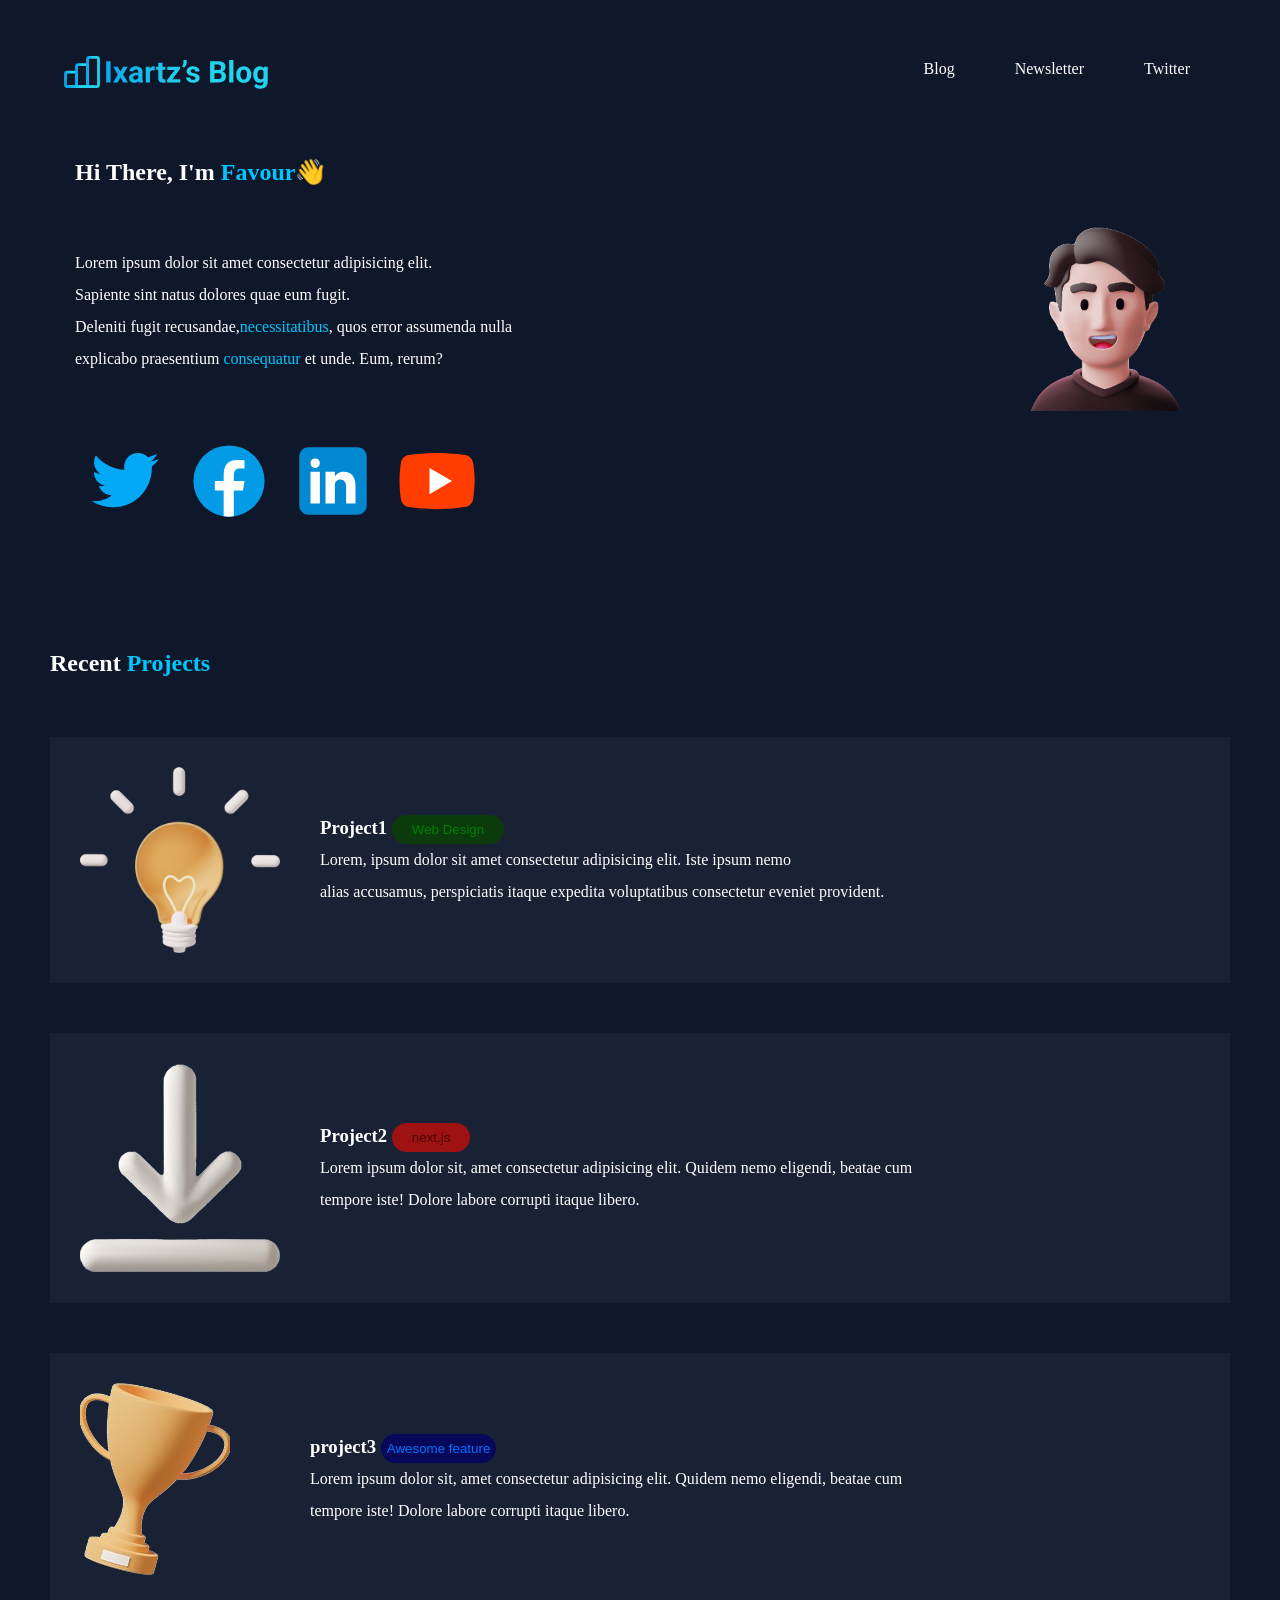
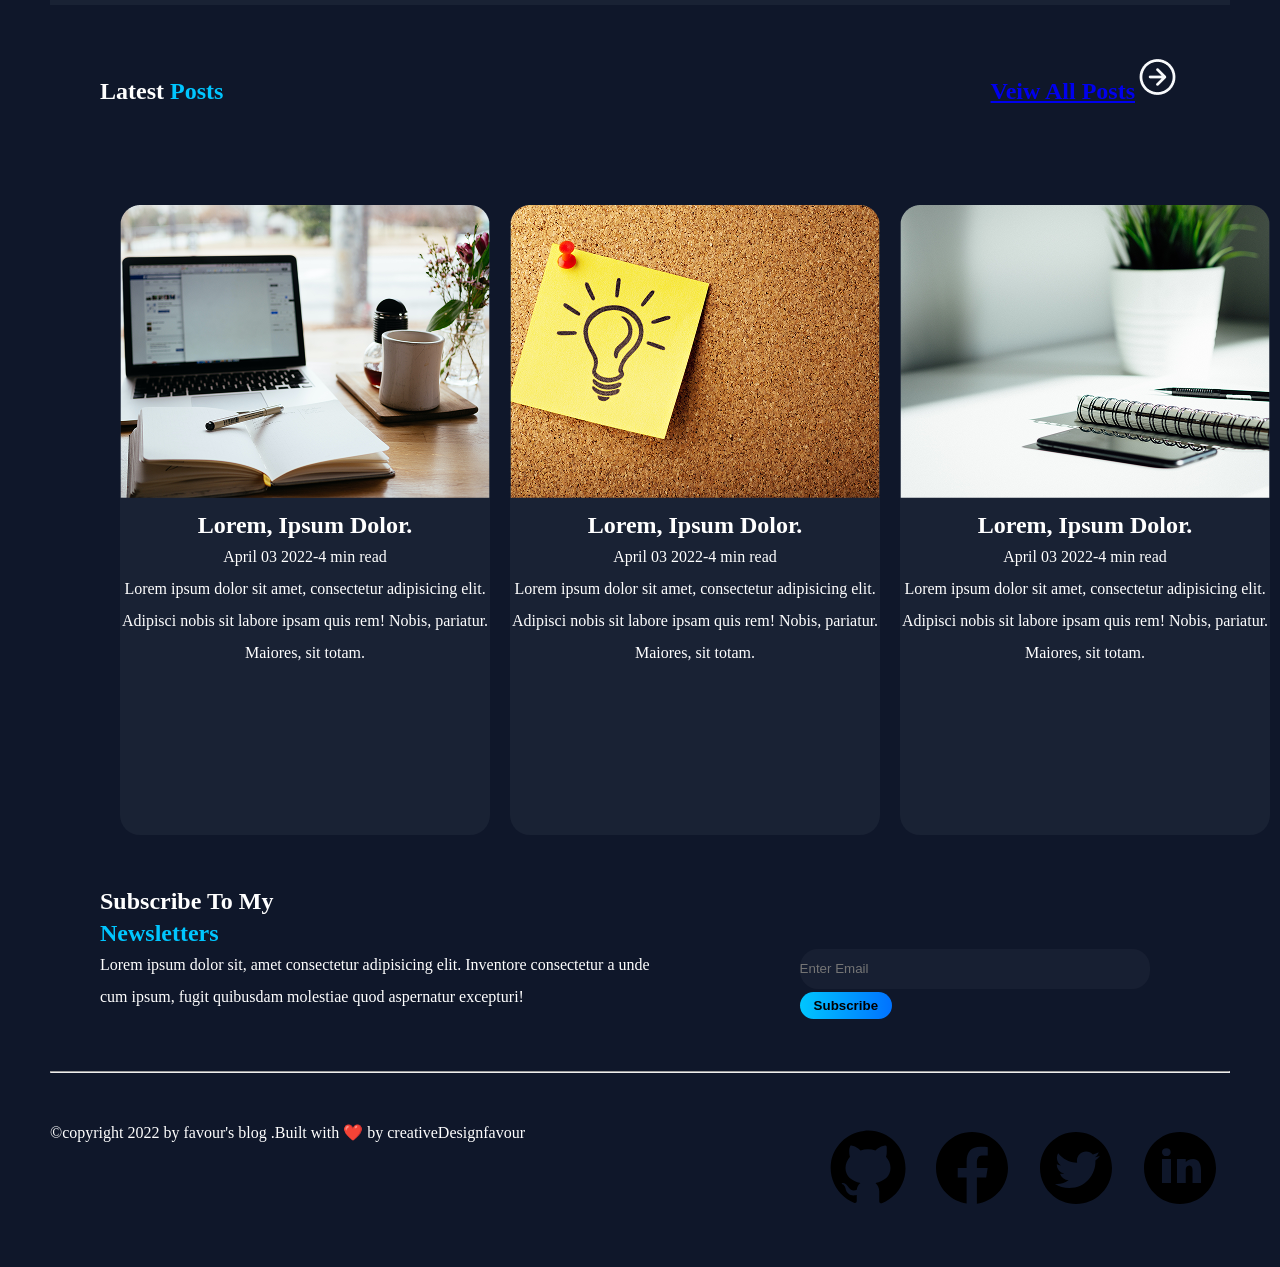
==== commit aa1a9bd9: "my design1" ====
--- a/index.html
+++ b/index.html
@@ -10,7 +10,7 @@
    <header>
     <nav>
         <a href="/">
-        <img src="/image/logo.svg" alt="logo">
+        <img src="./image/logo.svg" alt="logo">
         </a>
       <ul>
         <li>
@@ -36,20 +36,20 @@
                     Lorem ipsum dolor sit amet consectetur adipisicing elit.<br/> Sapiente sint natus dolores quae eum fugit. <br/>Deleniti fugit recusandae,<span class="necessitatibus">necessitatibus</span>, quos error assumenda nulla<br/> explicabo praesentium <span class="consequatur">consequatur</span> et unde. Eum, rerum?
                 </p>
          <div>
-                    <img src="/image/west man.png" class="man" width="200px" alt="">
+                    <img src="./image/west man.png" class="man" width="200px" alt="">
          </div>
          </div>
                 <div class="icon-container">
-                <svg xmlns="http://www.w3.org/2000/svg" x="0px" y="0px" width="100" height="100" viewBox="0 0 48 48">
+                <svg xmlns="http://www.w3.org/2000/svg" x="0px" y="0px" width="100" height="90" viewBox="0 0 48 48">
                     <path fill="#03A9F4" d="M42,12.429c-1.323,0.586-2.746,0.977-4.247,1.162c1.526-0.906,2.7-2.351,3.251-4.058c-1.428,0.837-3.01,1.452-4.693,1.776C34.967,9.884,33.05,9,30.926,9c-4.08,0-7.387,3.278-7.387,7.32c0,0.572,0.067,1.129,0.193,1.67c-6.138-0.308-11.582-3.226-15.224-7.654c-0.64,1.082-1,2.349-1,3.686c0,2.541,1.301,4.778,3.285,6.096c-1.211-0.037-2.351-0.374-3.349-0.914c0,0.022,0,0.055,0,0.086c0,3.551,2.547,6.508,5.923,7.181c-0.617,0.169-1.269,0.263-1.941,0.263c-0.477,0-0.942-0.054-1.392-0.135c0.94,2.902,3.667,5.023,6.898,5.086c-2.528,1.96-5.712,3.134-9.174,3.134c-0.598,0-1.183-0.034-1.761-0.104C9.268,36.786,13.152,38,17.321,38c13.585,0,21.017-11.156,21.017-20.834c0-0.317-0.01-0.633-0.025-0.945C39.763,15.197,41.013,13.905,42,12.429"></path>
                 </svg>
-                <svg xmlns="http://www.w3.org/2000/svg" x="0px" y="0px" width="100" height="100" viewBox="0 0 48 48">
+                <svg xmlns="http://www.w3.org/2000/svg" x="0px" y="0px" width="100" height="90" viewBox="0 0 48 48">
                     <path fill="#039be5" d="M24 5A19 19 0 1 0 24 43A19 19 0 1 0 24 5Z"></path><path fill="#fff" d="M26.572,29.036h4.917l0.772-4.995h-5.69v-2.73c0-2.075,0.678-3.915,2.619-3.915h3.119v-4.359c-0.548-0.074-1.707-0.236-3.897-0.236c-4.573,0-7.254,2.415-7.254,7.917v3.323h-4.701v4.995h4.701v13.729C22.089,42.905,23.032,43,24,43c0.875,0,1.729-0.08,2.572-0.194V29.036z"></path>
             </svg>
-            <svg xmlns="http://www.w3.org/2000/svg" x="0px" y="0px" width="100" height="100" viewBox="0 0 48 48">
+            <svg xmlns="http://www.w3.org/2000/svg" x="0px" y="0px" width="100" height="90" viewBox="0 0 48 48">
                     <path fill="#0288D1" d="M42,37c0,2.762-2.238,5-5,5H11c-2.761,0-5-2.238-5-5V11c0-2.762,2.239-5,5-5h26c2.762,0,5,2.238,5,5V37z"></path><path fill="#FFF" d="M12 19H17V36H12zM14.485 17h-.028C12.965 17 12 15.888 12 14.499 12 13.08 12.995 12 14.514 12c1.521 0 2.458 1.08 2.486 2.499C17 15.887 16.035 17 14.485 17zM36 36h-5v-9.099c0-2.198-1.225-3.698-3.192-3.698-1.501 0-2.313 1.012-2.707 1.99C24.957 25.543 25 26.511 25 27v9h-5V19h5v2.616C25.721 20.5 26.85 19 29.738 19c3.578 0 6.261 2.25 6.261 7.274L36 36 36 36z"></path>
             </svg>
-            <svg xmlns="http://www.w3.org/2000/svg" x="0px" y="0px" width="100" height="100" viewBox="0 0 48 48">
+            <svg xmlns="http://www.w3.org/2000/svg" x="0px" y="0px" width="100" height="90" viewBox="0 0 48 48">
                     <path fill="#FF3D00" d="M43.2,33.9c-0.4,2.1-2.1,3.7-4.2,4c-3.3,0.5-8.8,1.1-15,1.1c-6.1,0-11.6-0.6-15-1.1c-2.1-0.3-3.8-1.9-4.2-4C4.4,31.6,4,28.2,4,24c0-4.2,0.4-7.6,0.8-9.9c0.4-2.1,2.1-3.7,4.2-4C12.3,9.6,17.8,9,24,9c6.2,0,11.6,0.6,15,1.1c2.1,0.3,3.8,1.9,4.2,4c0.4,2.3,0.9,5.7,0.9,9.9C44,28.2,43.6,31.6,43.2,33.9z"></path><path fill="#FFF" d="M20 31L20 17 32 24z"></path>
             </svg>
     </div>
@@ -60,7 +60,7 @@
     </div>
 
     <div class="Project1">
-        <img src="/image/bool.png" width="300px" alt="">
+        <img src="./image/bool.png" width="200px" alt="">
         <div>
             <h3><span>Project1</span>    <button class="web">Web Design</button> </h3>
             <div>
@@ -72,7 +72,7 @@
     </div>
 
     <div class="project2">
-        <img src="/image/arrow.png" alt="">
+        <img src="./image/arrow.png" alt="">
         <div>
             <h3><span>Project2</span>   <button class="next">next.js</button>  </h3>
             <div>
@@ -84,9 +84,9 @@
     </div>
 
     <div class="project3">
-        <img src="/image/cup.png" alt="">
+        <img src="./image/cup.png" alt="">
         <div>
-            <h3><span>Project2</span>  <button class="Awesome">Awesome feature</button>  </h3>
+            <h3><span>project3</span>  <button class="Awesome">Awesome feature</button>  </h3>
             <div>
                 <p>
                     Lorem ipsum dolor sit, amet consectetur adipisicing elit. Quidem nemo eligendi, beatae cum<br/> tempore iste! Dolore labore corrupti itaque libero.
@@ -95,17 +95,19 @@
         </div>
     </div>
 
-    <div class="posts">
+    <div class="posts" class="image">
         <h2>Latest   <span class="post">posts</span></h2>
         <div>
-            <h2><span>Veiw all posts</span><img src="/image/row.png" alt=""></h2>
+            <a href="/">
+            <h2><span>Veiw all posts</span><img src="./image/row.png"  alt=""></h2>
+            </a>
         </div>
     </div>
 
     <div class="container">
         <div class="man">
             <div class="rule">
-                    <img src="/image/comn.png" alt="">
+                    <img src="./image/comn.png" alt="">
                     <div class="text3">
                         <h2>Lorem, ipsum dolor.</h2>
                         <div>
@@ -119,7 +121,7 @@
         
 
                     <div class="jklo">
-                    <img src="/image/jklo.png" alt="">
+                    <img src="./image/jklo.png" alt="">
                     <div class="text2">
                         <h2>Lorem, ipsum dolor.</h2>
                         <div>
@@ -132,12 +134,12 @@
                 </div>
 
                 <div class="ami">
-                    <img src="/image/ami.png" alt="">
+                    <img src="./image/ami.png" alt="">
                     <div class="text1">
                         <h2>Lorem, ipsum dolor.</h2>
                         <div>
                             <time datetime="April 03 2022-4 min read">April 03 2022-4 min read</time>
-                            <div>
+                            <div class="">
                                 Lorem ipsum dolor sit amet, consectetur adipisicing elit.<br/> Adipisci nobis sit labore ipsam quis rem! Nobis, pariatur. Maiores, sit totam.
                             </div>
                         </div>
@@ -169,21 +171,21 @@
    
    <footer>
     <div class="footer">
-                    <p>&copy;copyright 2022 by favour's blog .Built with ❤️ by creativeDesignfavour</p>
+                    <p class="copy">&copy;copyright 2022 by favour's blog .Built with ❤️ by creativeDesignfavour</p>
         <div class="container-icon">
-                <svg xmlns="http://www.w3.org/2000/svg" x="0px" y="0px" width="100" height="100" viewBox="0 0 24 24">
+                <svg xmlns="http://www.w3.org/2000/svg" x="0px" y="0px" width="100" height="90" viewBox="0 0 24 24">
                     <path d="M10.9,2.1c-4.6,0.5-8.3,4.2-8.8,8.7c-0.5,4.7,2.2,8.9,6.3,10.5C8.7,21.4,9,21.2,9,20.8v-1.6c0,0-0.4,0.1-0.9,0.1 c-1.4,0-2-1.2-2.1-1.9c-0.1-0.4-0.3-0.7-0.6-1C5.1,16.3,5,16.3,5,16.2C5,16,5.3,16,5.4,16c0.6,0,1.1,0.7,1.3,1c0.5,0.8,1.1,1,1.4,1 c0.4,0,0.7-0.1,0.9-0.2c0.1-0.7,0.4-1.4,1-1.8c-2.3-0.5-4-1.8-4-4c0-1.1,0.5-2.2,1.2-3C7.1,8.8,7,8.3,7,7.6c0-0.4,0-0.9,0.2-1.3 C7.2,6.1,7.4,6,7.5,6c0,0,0.1,0,0.1,0C8.1,6.1,9.1,6.4,10,7.3C10.6,7.1,11.3,7,12,7s1.4,0.1,2,0.3c0.9-0.9,2-1.2,2.5-1.3 c0,0,0.1,0,0.1,0c0.2,0,0.3,0.1,0.4,0.3C17,6.7,17,7.2,17,7.6c0,0.8-0.1,1.2-0.2,1.4c0.7,0.8,1.2,1.8,1.2,3c0,2.2-1.7,3.5-4,4 c0.6,0.5,1,1.4,1,2.3v2.6c0,0.3,0.3,0.6,0.7,0.5c3.7-1.5,6.3-5.1,6.3-9.3C22,6.1,16.9,1.4,10.9,2.1z"></path>
             </svg>
 
-                <svg xmlns="http://www.w3.org/2000/svg" x="0px" y="0px" width="100" height="100" viewBox="0 0 30 30">
+                <svg xmlns="http://www.w3.org/2000/svg" x="0px" y="0px" width="100" height="90" viewBox="0 0 30 30">
                     <path d="M15,3C8.373,3,3,8.373,3,15c0,6.016,4.432,10.984,10.206,11.852V18.18h-2.969v-3.154h2.969v-2.099c0-3.475,1.693-5,4.581-5 c1.383,0,2.115,0.103,2.461,0.149v2.753h-1.97c-1.226,0-1.654,1.163-1.654,2.473v1.724h3.593L19.73,18.18h-3.106v8.697 C22.481,26.083,27,21.075,27,15C27,8.373,21.627,3,15,3z"></path>
             </svg>
 
-            <svg xmlns="http://www.w3.org/2000/svg" x="0px" y="0px" width="100" height="100" viewBox="0 0 30 30">
+            <svg xmlns="http://www.w3.org/2000/svg" x="0px" y="0px" width="100" height="90" viewBox="0 0 30 30">
                     <path d="M15,3C8.373,3,3,8.373,3,15c0,6.627,5.373,12,12,12s12-5.373,12-12C27,8.373,21.627,3,15,3z M21.464,12.535 c0.006,0.133,0.009,0.265,0.009,0.397c0,4.068-3.095,8.756-8.756,8.756c-1.739,0-3.356-0.509-4.717-1.383 c0.241,0.029,0.486,0.042,0.735,0.042c1.443,0,2.769-0.491,3.821-1.318c-1.347-0.025-2.484-0.915-2.875-2.137 c0.188,0.036,0.381,0.055,0.579,0.055c0.281,0,0.554-0.038,0.811-0.108c-1.408-0.282-2.469-1.526-2.469-3.017 c0-0.013,0-0.026,0-0.039c0.415,0.231,0.889,0.369,1.394,0.385c-0.825-0.551-1.369-1.494-1.369-2.561 c0-0.565,0.151-1.094,0.416-1.547c1.518,1.862,3.786,3.088,6.343,3.216c-0.052-0.225-0.079-0.46-0.079-0.701 c0-1.699,1.378-3.078,3.077-3.078c0.885,0,1.685,0.374,2.246,0.972c0.701-0.139,1.36-0.394,1.955-0.747 c-0.23,0.719-0.718,1.321-1.354,1.703c0.622-0.074,1.215-0.239,1.768-0.484C22.588,11.559,22.067,12.1,21.464,12.535z"></path>
             </svg>
 
-            <svg xmlns="http://www.w3.org/2000/svg" x="0px" y="0px" width="100" height="100" viewBox="0 0 30 30">
+            <svg xmlns="http://www.w3.org/2000/svg" x="0px" y="0px" width="100" height="90" viewBox="0 0 30 30">
                     <path d="M15,3C8.373,3,3,8.373,3,15c0,6.627,5.373,12,12,12s12-5.373,12-12C27,8.373,21.627,3,15,3z M10.496,8.403c0.842,0,1.403,0.561,1.403,1.309c0,0.748-0.561,1.309-1.496,1.309C9.561,11.022,9,10.46,9,9.712C9,8.964,9.561,8.403,10.496,8.403z M12,20H9v-8h3V20z M22,20h-2.824v-4.372c0-1.209-0.753-1.488-1.035-1.488s-1.224,0.186-1.224,1.488c0,0.186,0,4.372,0,4.372H14v-8h2.918v1.116C17.294,12.465,18.047,12,19.459,12C20.871,12,22,13.116,22,15.628V20z"></path>
             </svg>
     </div>
--- a/style.css
+++ b/style.css
@@ -30,11 +30,17 @@
     padding: 10px;
     margin: 0px 20px;
     color: white;
+    font-size: medium;
+   font-style: normal;
+   font-family: cursive;
 }
 .containerpara {
     justify-content: space-between;
     display: flex;
     margin-top: 20px;
+    font-size: medium;
+   font-style: normal;
+   font-family: cursive;
 }
 .man{
     text-align: start;
@@ -47,7 +53,7 @@
     margin:25px 0px;
     align-items: center;
 }
-.icon-container svg{
+.icon-container svg .container-icon svg{
     width: 50px;
     margin: 0px 10px;
     align-items: center;
@@ -56,6 +62,9 @@
 }
 .containerpara p{
     margin:25px 0px ;
+    font-size: medium;
+   font-style: normal;
+   font-family: cursive;
 }
 .Project1{
     display: flex;
@@ -67,6 +76,10 @@
     width: 100%;
     height: 50%;
     line-height: 2rem;
+    font-size: medium;
+   font-style: normal;
+   font-family: cursive;
+   padding: 30px 30px;
 }
 .project2{
    display: flex;
@@ -78,6 +91,10 @@
    margin-top: 50px;
    gap: 40px;
    line-height: 2rem;
+   font-size: medium;
+   font-style: normal;
+   font-family: cursive;
+   padding: 30px 30px;
 }
 .project3{
    display: flex;
@@ -87,8 +104,12 @@
    width: 100%;
    height: 60%;
    margin-top: 50px;
-   gap: 40px;
-   line-height: 2rem;
+   gap: 80px;
+   line-height: 2rem;
+   font-size: medium;
+   font-style: normal;
+   font-family: cursive;
+   padding: 30px 30px;
 }
 .posts{
     display: flex;
@@ -96,7 +117,9 @@
     gap: 100px;
     justify-content: space-between;
     padding: 50px 50px;
-    font-size: large;
+    font-size: medium;
+   font-style: normal;
+   font-family: cursive;
 }
 /* .man .jklo .ami{
     display: flex;
@@ -108,43 +131,49 @@
     
 }
 .rule{
-    width: 51vh;
+    width: 50vh;
     background-color: rgba(225, 255, 255, 0.046);
     height:70vh;
-   border-bottom-left-radius: 20px;
-   border-bottom-right-radius:20px;
-   line-height: 2rem;
-   align-items: center;
-   margin-left: 20px; 
+   border-radius: 20px;
+   line-height: 2rem;
+   align-items: center;
+   margin-left: 20px;
+   font-size: medium;
+   font-style: normal;
+   font-family: cursive; 
 }
 .jklo{
-    width: 51vh;
+    width: 50vh;
     background-color: rgba(225, 255, 255, 0.046);
     height:70vh;
-   border-bottom-left-radius: 20px;
-   border-bottom-right-radius:20px;
-   line-height: 2rem;
-   align-items: center;
-   margin-left: 20px; 
+   border-radius: 20px;
+   line-height: 2rem;
+   align-items: center;
+   margin-left: 20px;
+   font-size: medium;
+   font-style: normal;
+   font-family: cursive; 
 }
 .ami{
-    width: 56vh;
+    width: 50vh;
     background-color: rgba(225, 255, 255, 0.046);
     height:70vh;
-   border-bottom-left-radius: 20px;
-   border-bottom-right-radius:20px;
+   border-radius: 20px;
    line-height: 2rem;
    align-items: center;
    margin-left: 20px;
-   padding: 20px 10px; 
-}
-.text3 .text2 .text1{
-    text-align: center;
-    width: 50%;
+   padding-left: 0px;
+   font-size: medium;
+   font-style: normal;
+   font-family: cursive;
+   align-items: center;
 }
 .Newsletter{
     display: flex;
     gap: 150px;
+    font-size: medium;
+   font-style: normal;
+   font-family: cursive;
 }
 .form{
    display: flex;
@@ -175,7 +204,8 @@
 } 
 .news ,.post , .project , .favour , .consequatur , .necessitatibus{
   color:#00c6ff 
-} 
+}
+
 .container{
     margin: 50px 50px;
     line-height: 2rem;
@@ -183,10 +213,16 @@
 } 
 .footer{
     padding-top: 50px;
+    font-size: medium;
+   font-style: normal;
+   font-family: cursive;
 }
 .all{
     padding: 60px 0px;
     text-align: start;
+    font-size: medium;
+   font-style: normal;
+   font-family: cursive;
 } 
 .Awesome{
     background-color: rgb(8, 8, 90);
@@ -209,7 +245,37 @@
     background-color: rgb(11, 59, 11);
     border: none;
 }
-.container-icon{
-    text-align: end;
+.image a{
+    text-decoration: none;
+}
+.copy{
+font-size: medium;
+font-style: normal;
+font-family: cursive;  
+}
+p{
+    font-size: medium;
+   font-style: normal;
+   font-family: cursive;
+}
+h2{
+    font-size:x-large;
+   font-style: normal;
+   font-family: cursive;
+   text-transform: capitalize;
+}
+h1{
+   font-size:x-large;
+   font-style: normal;
+   font-family: cursive;
+   text-transform: capitalize; 
+}
+.text1, .text2 , .text3{
+    text-align: center;
+    position: relative;
+}
+.footer{
+    display: flex;
+    justify-content: space-between;
 }
 
